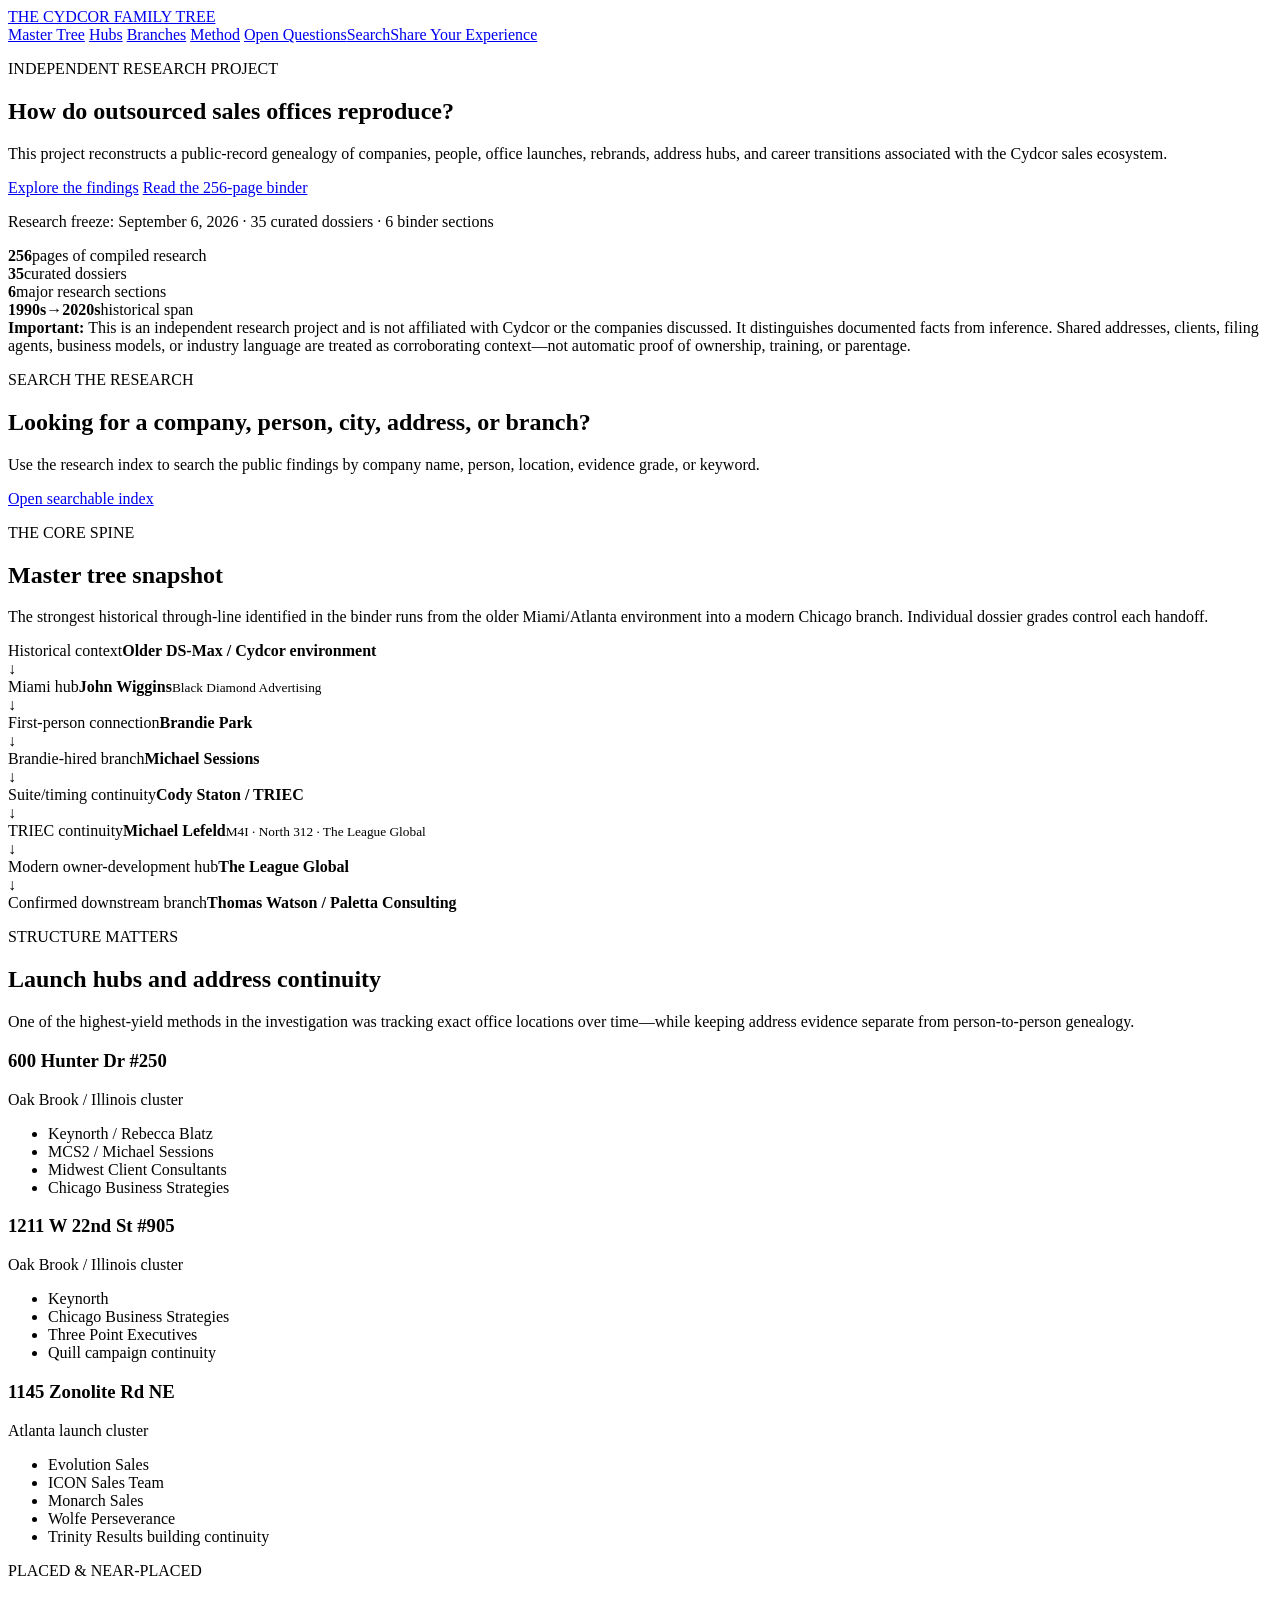
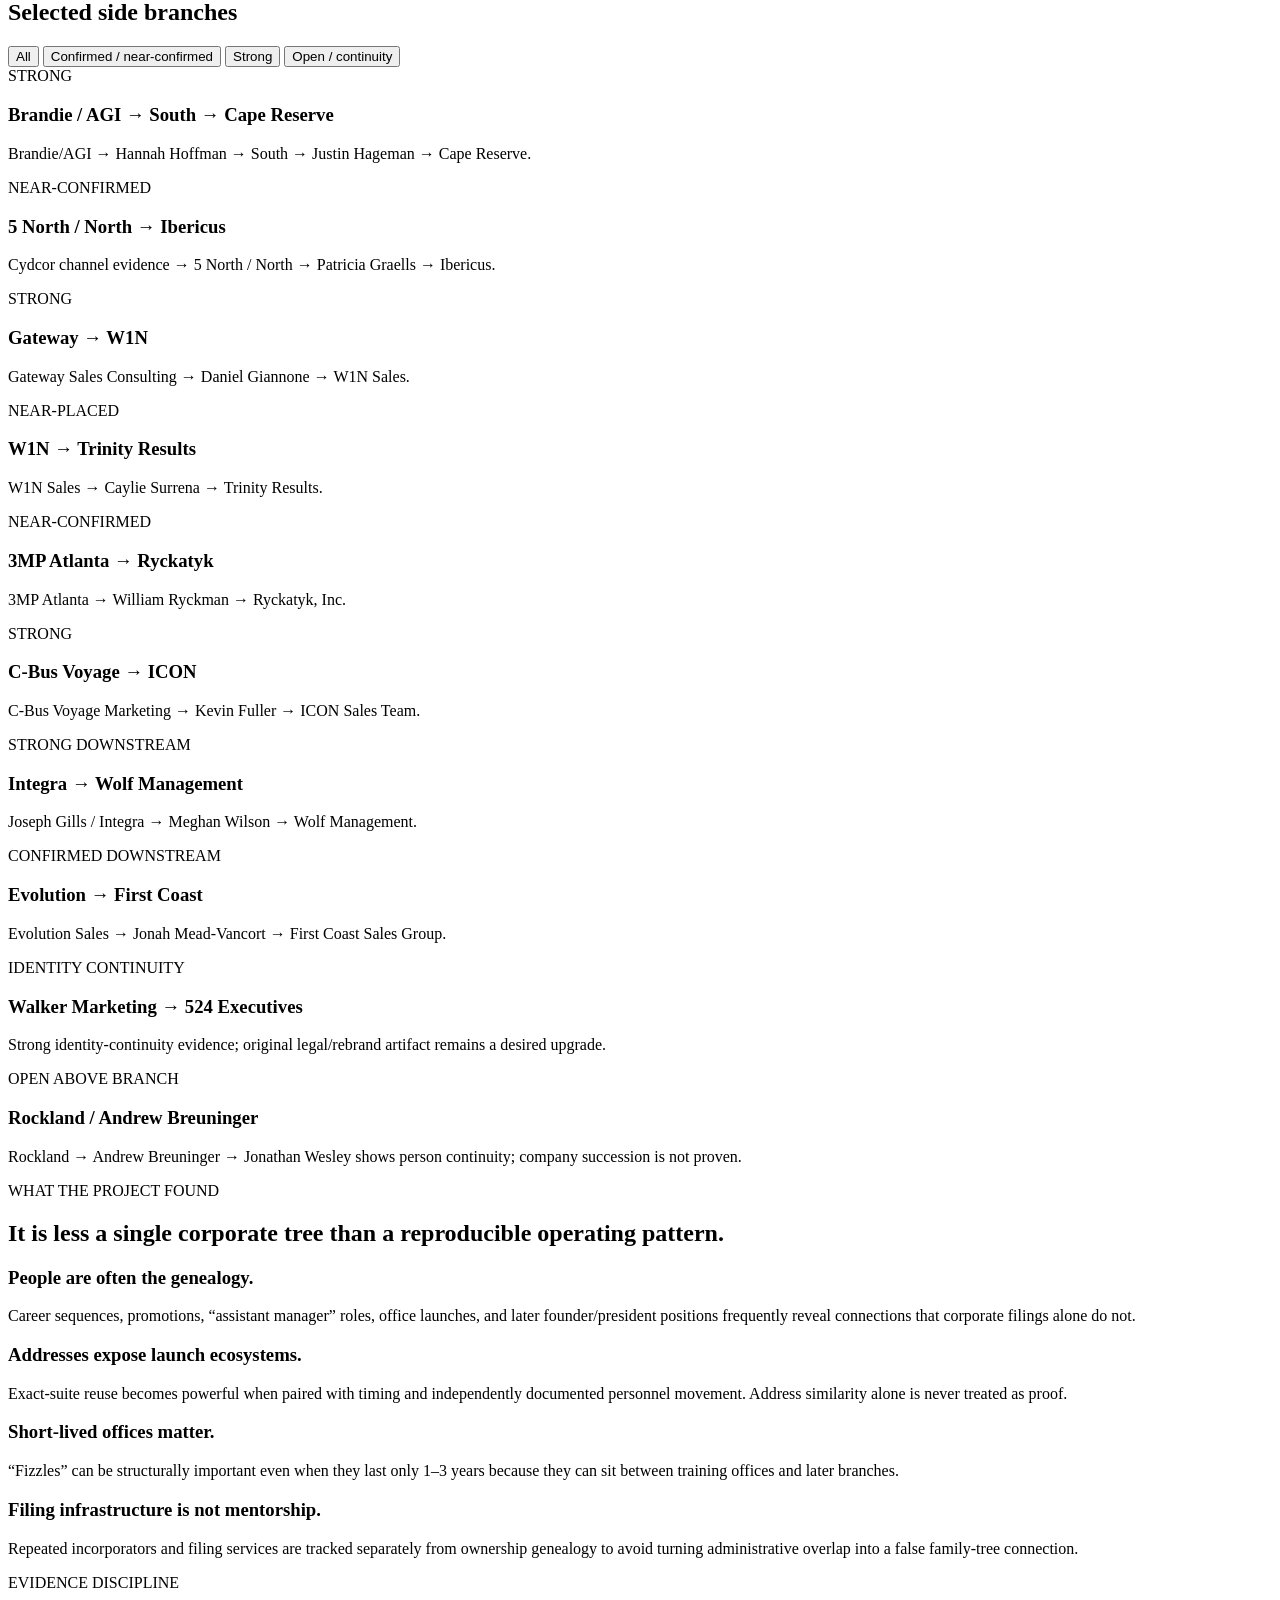
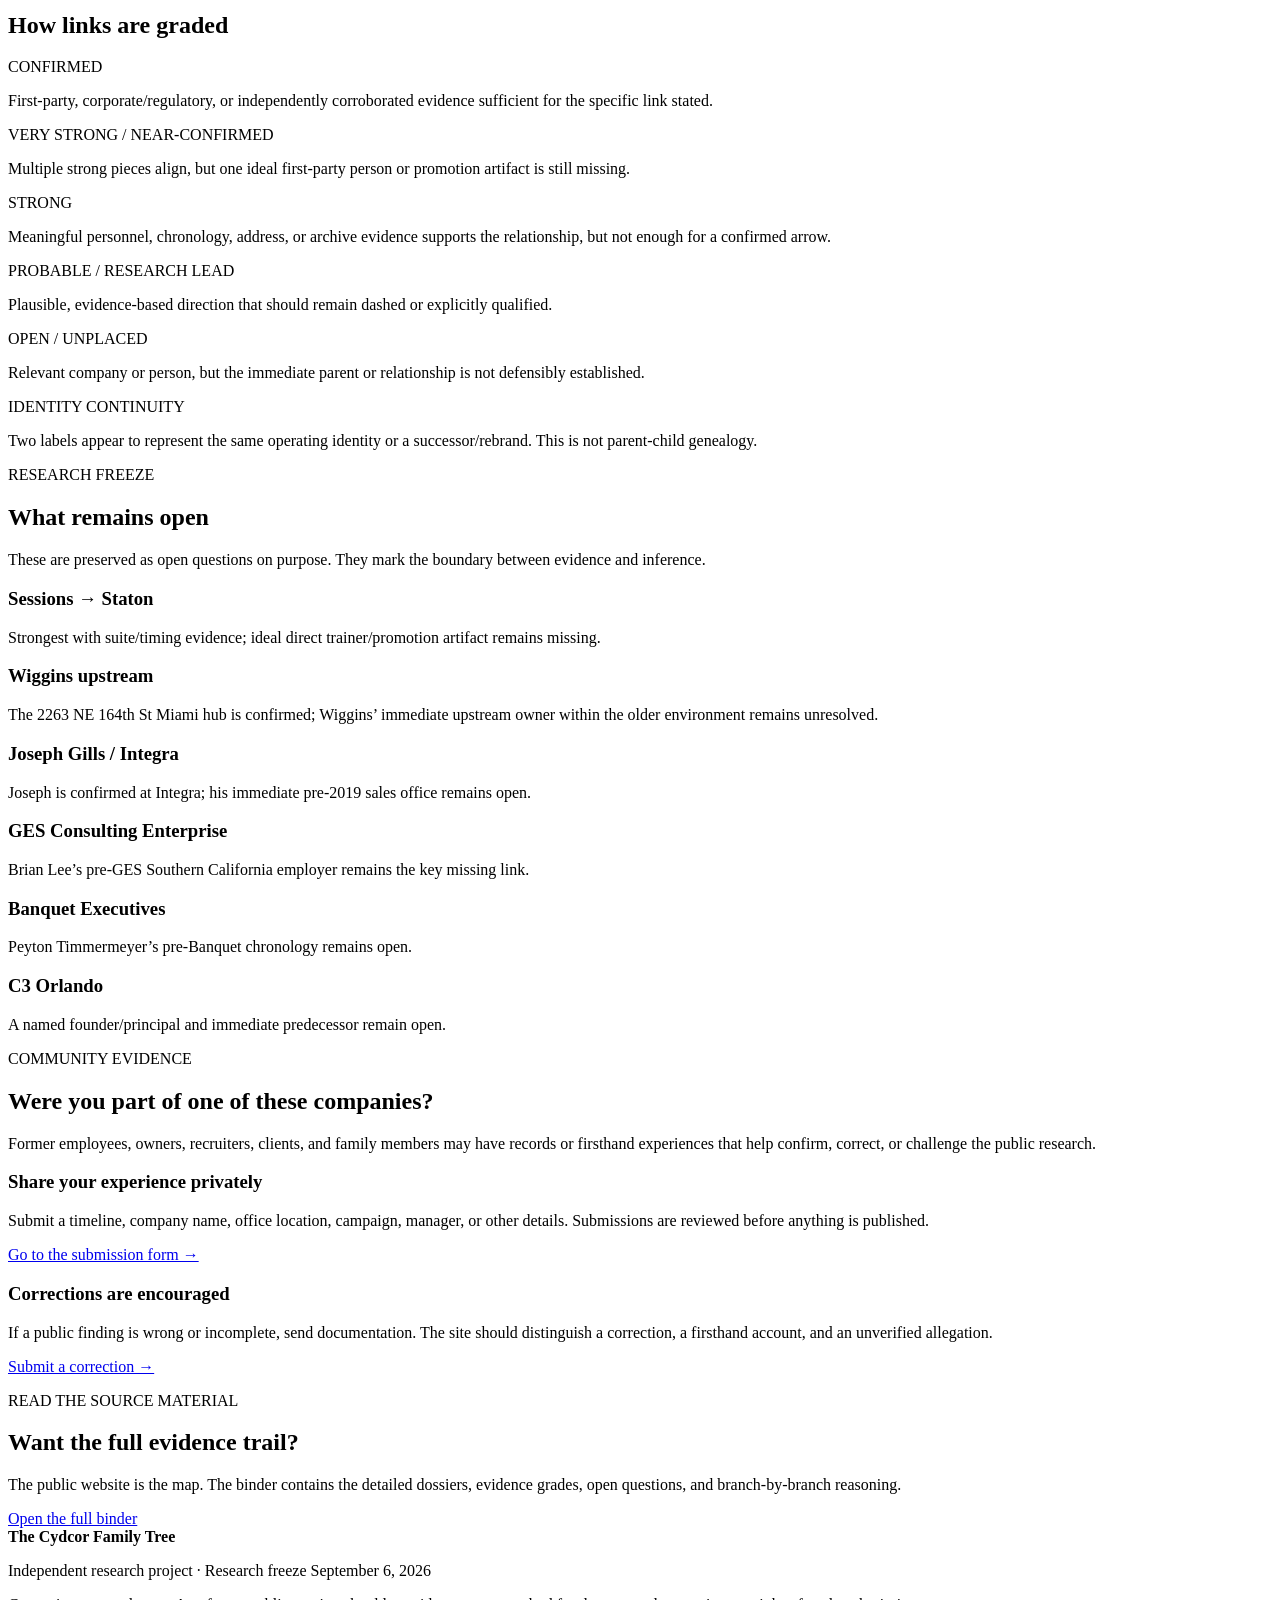
==== index.html @ 8d71b1b1 "Add files via upload" ====
<!doctype html>
<html lang="en">
<head>
  <meta charset="utf-8">
  <meta name="viewport" content="width=device-width, initial-scale=1">
  <title>The Cydcor Family Tree — Independent Research Project</title>
  <meta name="description" content="An independent, evidence-graded investigation into the genealogy of outsourced sales companies, historical branches, launch hubs, and personnel continuity connected to the Cydcor ecosystem.">
  <link rel="stylesheet" href="assets/styles.css">
</head>
<body>
<header class="site-header">
  <div class="wrap nav-wrap">
    <a class="brand" href="#top">THE CYDCOR FAMILY TREE</a>
    <nav>
      <a href="#tree">Master Tree</a>
      <a href="#hubs">Hubs</a>
      <a href="#branches">Branches</a>
      <a href="#method">Method</a>
      <a href="#open">Open Questions</a><a href="research-index.html">Search</a><a href="share.html">Share Your Experience</a>
    </nav>
  </div>
</header>

<main id="top">
<section class="hero">
  <div class="wrap hero-grid">
    <div>
      <p class="eyebrow">INDEPENDENT RESEARCH PROJECT</p>
      <h1>How do outsourced sales offices reproduce?</h1>
      <p class="lede">This project reconstructs a public-record genealogy of companies, people, office launches, rebrands, address hubs, and career transitions associated with the Cydcor sales ecosystem.</p>
      <div class="actions">
        <a class="btn primary" href="#tree">Explore the findings</a>
        <a class="btn secondary" href="downloads/Cydcor_Final_Investigation_Binder_2026-09-06.pdf">Read the 256-page binder</a>
      </div>
      <p class="micro">Research freeze: September 6, 2026 · 35 curated dossiers · 6 binder sections</p>
    </div>
    <div class="hero-panel">
      <div class="stat"><strong>256</strong><span>pages of compiled research</span></div>
      <div class="stat"><strong>35</strong><span>curated dossiers</span></div>
      <div class="stat"><strong>6</strong><span>major research sections</span></div>
      <div class="stat"><strong>1990s→2020s</strong><span>historical span</span></div>
    </div>
  </div>
</section>

<section class="disclaimer">
  <div class="wrap">
    <strong>Important:</strong> This is an independent research project and is not affiliated with Cydcor or the companies discussed. It distinguishes documented facts from inference. Shared addresses, clients, filing agents, business models, or industry language are treated as corroborating context—not automatic proof of ownership, training, or parentage.
  </div>
</section>

<section class="search-callout">
  <div class="wrap search-callout-grid">
    <div>
      <p class="eyebrow">SEARCH THE RESEARCH</p>
      <h2>Looking for a company, person, city, address, or branch?</h2>
      <p>Use the research index to search the public findings by company name, person, location, evidence grade, or keyword.</p>
    </div>
    <a class="btn primary" href="research-index.html">Open searchable index</a>
  </div>
</section>

<section id="tree" class="section">
  <div class="wrap">
    <p class="eyebrow">THE CORE SPINE</p>
    <h2>Master tree snapshot</h2>
    <p class="section-intro">The strongest historical through-line identified in the binder runs from the older Miami/Atlanta environment into a modern Chicago branch. Individual dossier grades control each handoff.</p>
    <div class="tree" aria-label="Core historical backbone">
      <div class="node context"><span>Historical context</span><strong>Older DS-Max / Cydcor environment</strong></div>
      <div class="connector">↓</div>
      <div class="node"><span>Miami hub</span><strong>John Wiggins</strong><small>Black Diamond Advertising</small></div>
      <div class="connector">↓</div>
      <div class="node confirmed"><span>First-person connection</span><strong>Brandie Park</strong></div>
      <div class="connector">↓</div>
      <div class="node confirmed"><span>Brandie-hired branch</span><strong>Michael Sessions</strong></div>
      <div class="connector dashed">↓</div>
      <div class="node strong"><span>Suite/timing continuity</span><strong>Cody Staton / TRIEC</strong></div>
      <div class="connector">↓</div>
      <div class="node confirmed"><span>TRIEC continuity</span><strong>Michael Lefeld</strong><small>M4I · North 312 · The League Global</small></div>
      <div class="connector">↓</div>
      <div class="node confirmed"><span>Modern owner-development hub</span><strong>The League Global</strong></div>
      <div class="connector">↓</div>
      <div class="node confirmed"><span>Confirmed downstream branch</span><strong>Thomas Watson / Paletta Consulting</strong></div>
    </div>
  </div>
</section>

<section id="hubs" class="section alt">
  <div class="wrap">
    <p class="eyebrow">STRUCTURE MATTERS</p>
    <h2>Launch hubs and address continuity</h2>
    <p class="section-intro">One of the highest-yield methods in the investigation was tracking exact office locations over time—while keeping address evidence separate from person-to-person genealogy.</p>
    <div class="cards three">
      <article class="card">
        <h3>600 Hunter Dr #250</h3>
        <p class="place">Oak Brook / Illinois cluster</p>
        <ul>
          <li>Keynorth / Rebecca Blatz</li>
          <li>MCS2 / Michael Sessions</li>
          <li>Midwest Client Consultants</li>
          <li>Chicago Business Strategies</li>
        </ul>
      </article>
      <article class="card">
        <h3>1211 W 22nd St #905</h3>
        <p class="place">Oak Brook / Illinois cluster</p>
        <ul>
          <li>Keynorth</li>
          <li>Chicago Business Strategies</li>
          <li>Three Point Executives</li>
          <li>Quill campaign continuity</li>
        </ul>
      </article>
      <article class="card">
        <h3>1145 Zonolite Rd NE</h3>
        <p class="place">Atlanta launch cluster</p>
        <ul>
          <li>Evolution Sales</li>
          <li>ICON Sales Team</li>
          <li>Monarch Sales</li>
          <li>Wolfe Perseverance</li>
          <li>Trinity Results building continuity</li>
        </ul>
      </article>
    </div>
  </div>
</section>

<section id="branches" class="section">
  <div class="wrap">
    <div class="section-head">
      <div>
        <p class="eyebrow">PLACED & NEAR-PLACED</p>
        <h2>Selected side branches</h2>
      </div>
      <div class="filter" role="group" aria-label="Filter branches">
        <button class="active" data-filter="all">All</button>
        <button data-filter="confirmed">Confirmed / near-confirmed</button>
        <button data-filter="strong">Strong</button>
        <button data-filter="open">Open / continuity</button>
      </div>
    </div>

    <div class="branch-grid">
      <article class="branch-card" data-grade="strong">
        <span class="badge strong">STRONG</span>
        <h3>Brandie / AGI → South → Cape Reserve</h3>
        <p>Brandie/AGI → Hannah Hoffman → South → Justin Hageman → Cape Reserve.</p>
      </article>
      <article class="branch-card" data-grade="confirmed">
        <span class="badge confirmed">NEAR-CONFIRMED</span>
        <h3>5 North / North → Ibericus</h3>
        <p>Cydcor channel evidence → 5 North / North → Patricia Graells → Ibericus.</p>
      </article>
      <article class="branch-card" data-grade="strong">
        <span class="badge strong">STRONG</span>
        <h3>Gateway → W1N</h3>
        <p>Gateway Sales Consulting → Daniel Giannone → W1N Sales.</p>
      </article>
      <article class="branch-card" data-grade="confirmed">
        <span class="badge confirmed">NEAR-PLACED</span>
        <h3>W1N → Trinity Results</h3>
        <p>W1N Sales → Caylie Surrena → Trinity Results.</p>
      </article>
      <article class="branch-card" data-grade="confirmed">
        <span class="badge confirmed">NEAR-CONFIRMED</span>
        <h3>3MP Atlanta → Ryckatyk</h3>
        <p>3MP Atlanta → William Ryckman → Ryckatyk, Inc.</p>
      </article>
      <article class="branch-card" data-grade="strong">
        <span class="badge strong">STRONG</span>
        <h3>C-Bus Voyage → ICON</h3>
        <p>C-Bus Voyage Marketing → Kevin Fuller → ICON Sales Team.</p>
      </article>
      <article class="branch-card" data-grade="strong">
        <span class="badge strong">STRONG DOWNSTREAM</span>
        <h3>Integra → Wolf Management</h3>
        <p>Joseph Gills / Integra → Meghan Wilson → Wolf Management.</p>
      </article>
      <article class="branch-card" data-grade="confirmed">
        <span class="badge confirmed">CONFIRMED DOWNSTREAM</span>
        <h3>Evolution → First Coast</h3>
        <p>Evolution Sales → Jonah Mead-Vancort → First Coast Sales Group.</p>
      </article>
      <article class="branch-card" data-grade="open">
        <span class="badge identity">IDENTITY CONTINUITY</span>
        <h3>Walker Marketing → 524 Executives</h3>
        <p>Strong identity-continuity evidence; original legal/rebrand artifact remains a desired upgrade.</p>
      </article>
      <article class="branch-card" data-grade="open">
        <span class="badge open">OPEN ABOVE BRANCH</span>
        <h3>Rockland / Andrew Breuninger</h3>
        <p>Rockland → Andrew Breuninger → Jonathan Wesley shows person continuity; company succession is not proven.</p>
      </article>
    </div>
  </div>
</section>

<section class="section alt">
  <div class="wrap">
    <p class="eyebrow">WHAT THE PROJECT FOUND</p>
    <h2>It is less a single corporate tree than a reproducible operating pattern.</h2>
    <div class="cards two">
      <article class="card thesis">
        <h3>People are often the genealogy.</h3>
        <p>Career sequences, promotions, “assistant manager” roles, office launches, and later founder/president positions frequently reveal connections that corporate filings alone do not.</p>
      </article>
      <article class="card thesis">
        <h3>Addresses expose launch ecosystems.</h3>
        <p>Exact-suite reuse becomes powerful when paired with timing and independently documented personnel movement. Address similarity alone is never treated as proof.</p>
      </article>
      <article class="card thesis">
        <h3>Short-lived offices matter.</h3>
        <p>“Fizzles” can be structurally important even when they last only 1–3 years because they can sit between training offices and later branches.</p>
      </article>
      <article class="card thesis">
        <h3>Filing infrastructure is not mentorship.</h3>
        <p>Repeated incorporators and filing services are tracked separately from ownership genealogy to avoid turning administrative overlap into a false family-tree connection.</p>
      </article>
    </div>
  </div>
</section>

<section id="method" class="section">
  <div class="wrap">
    <p class="eyebrow">EVIDENCE DISCIPLINE</p>
    <h2>How links are graded</h2>
    <div class="grade-table">
      <div><span class="badge confirmed">CONFIRMED</span><p>First-party, corporate/regulatory, or independently corroborated evidence sufficient for the specific link stated.</p></div>
      <div><span class="badge near">VERY STRONG / NEAR-CONFIRMED</span><p>Multiple strong pieces align, but one ideal first-party person or promotion artifact is still missing.</p></div>
      <div><span class="badge strong">STRONG</span><p>Meaningful personnel, chronology, address, or archive evidence supports the relationship, but not enough for a confirmed arrow.</p></div>
      <div><span class="badge probable">PROBABLE / RESEARCH LEAD</span><p>Plausible, evidence-based direction that should remain dashed or explicitly qualified.</p></div>
      <div><span class="badge open">OPEN / UNPLACED</span><p>Relevant company or person, but the immediate parent or relationship is not defensibly established.</p></div>
      <div><span class="badge identity">IDENTITY CONTINUITY</span><p>Two labels appear to represent the same operating identity or a successor/rebrand. This is not parent-child genealogy.</p></div>
    </div>
  </div>
</section>

<section id="open" class="section dark">
  <div class="wrap">
    <p class="eyebrow">RESEARCH FREEZE</p>
    <h2>What remains open</h2>
    <p class="section-intro">These are preserved as open questions on purpose. They mark the boundary between evidence and inference.</p>
    <div class="cards two dark-cards">
      <article class="card"><h3>Sessions → Staton</h3><p>Strongest with suite/timing evidence; ideal direct trainer/promotion artifact remains missing.</p></article>
      <article class="card"><h3>Wiggins upstream</h3><p>The 2263 NE 164th St Miami hub is confirmed; Wiggins’ immediate upstream owner within the older environment remains unresolved.</p></article>
      <article class="card"><h3>Joseph Gills / Integra</h3><p>Joseph is confirmed at Integra; his immediate pre-2019 sales office remains open.</p></article>
      <article class="card"><h3>GES Consulting Enterprise</h3><p>Brian Lee’s pre-GES Southern California employer remains the key missing link.</p></article>
      <article class="card"><h3>Banquet Executives</h3><p>Peyton Timmermeyer’s pre-Banquet chronology remains open.</p></article>
      <article class="card"><h3>C3 Orlando</h3><p>A named founder/principal and immediate predecessor remain open.</p></article>
    </div>
  </div>
</section>


<section class="section community">
  <div class="wrap">
    <p class="eyebrow">COMMUNITY EVIDENCE</p>
    <h2>Were you part of one of these companies?</h2>
    <p class="section-intro">Former employees, owners, recruiters, clients, and family members may have records or firsthand experiences that help confirm, correct, or challenge the public research.</p>
    <div class="cards two">
      <article class="card">
        <h3>Share your experience privately</h3>
        <p>Submit a timeline, company name, office location, campaign, manager, or other details. Submissions are reviewed before anything is published.</p>
        <a class="text-link" href="share.html">Go to the submission form →</a>
      </article>
      <article class="card">
        <h3>Corrections are encouraged</h3>
        <p>If a public finding is wrong or incomplete, send documentation. The site should distinguish a correction, a firsthand account, and an unverified allegation.</p>
        <a class="text-link" href="share.html#correction">Submit a correction →</a>
      </article>
    </div>
  </div>
</section>

<section class="section final-cta">
  <div class="wrap cta">
    <div>
      <p class="eyebrow">READ THE SOURCE MATERIAL</p>
      <h2>Want the full evidence trail?</h2>
      <p>The public website is the map. The binder contains the detailed dossiers, evidence grades, open questions, and branch-by-branch reasoning.</p>
    </div>
    <a class="btn primary" href="downloads/Cydcor_Final_Investigation_Binder_2026-09-06.pdf">Open the full binder</a>
  </div>
</section>
</main>

<footer>
  <div class="wrap footer-grid">
    <div>
      <strong>The Cydcor Family Tree</strong>
      <p>Independent research project · Research freeze September 6, 2026</p>
    </div>
    <div class="footer-note">
      <p>Corrections are welcome. Any future public version should provide a contact method for documented corrections or right-of-reply submissions.</p>
    </div>
  </div>
</footer>

<script src="assets/app.js"></script>
</body>
</html>
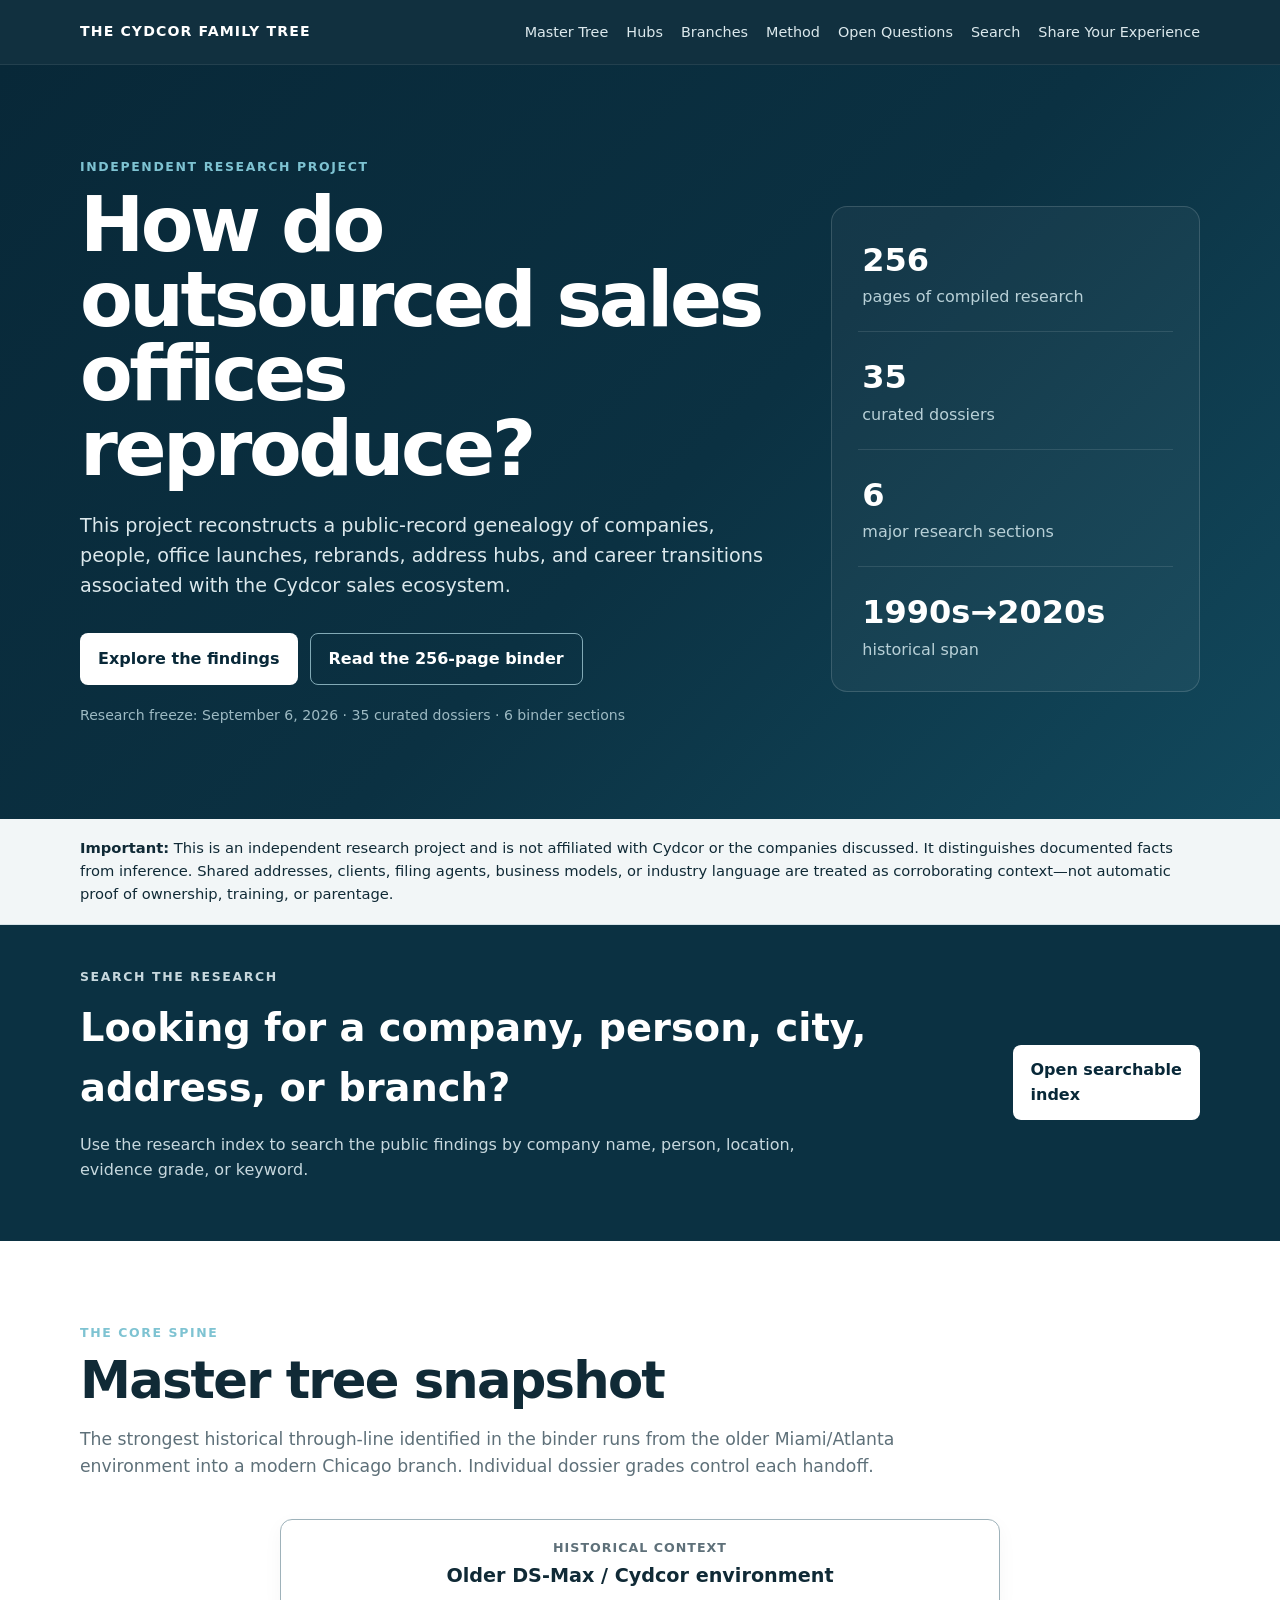
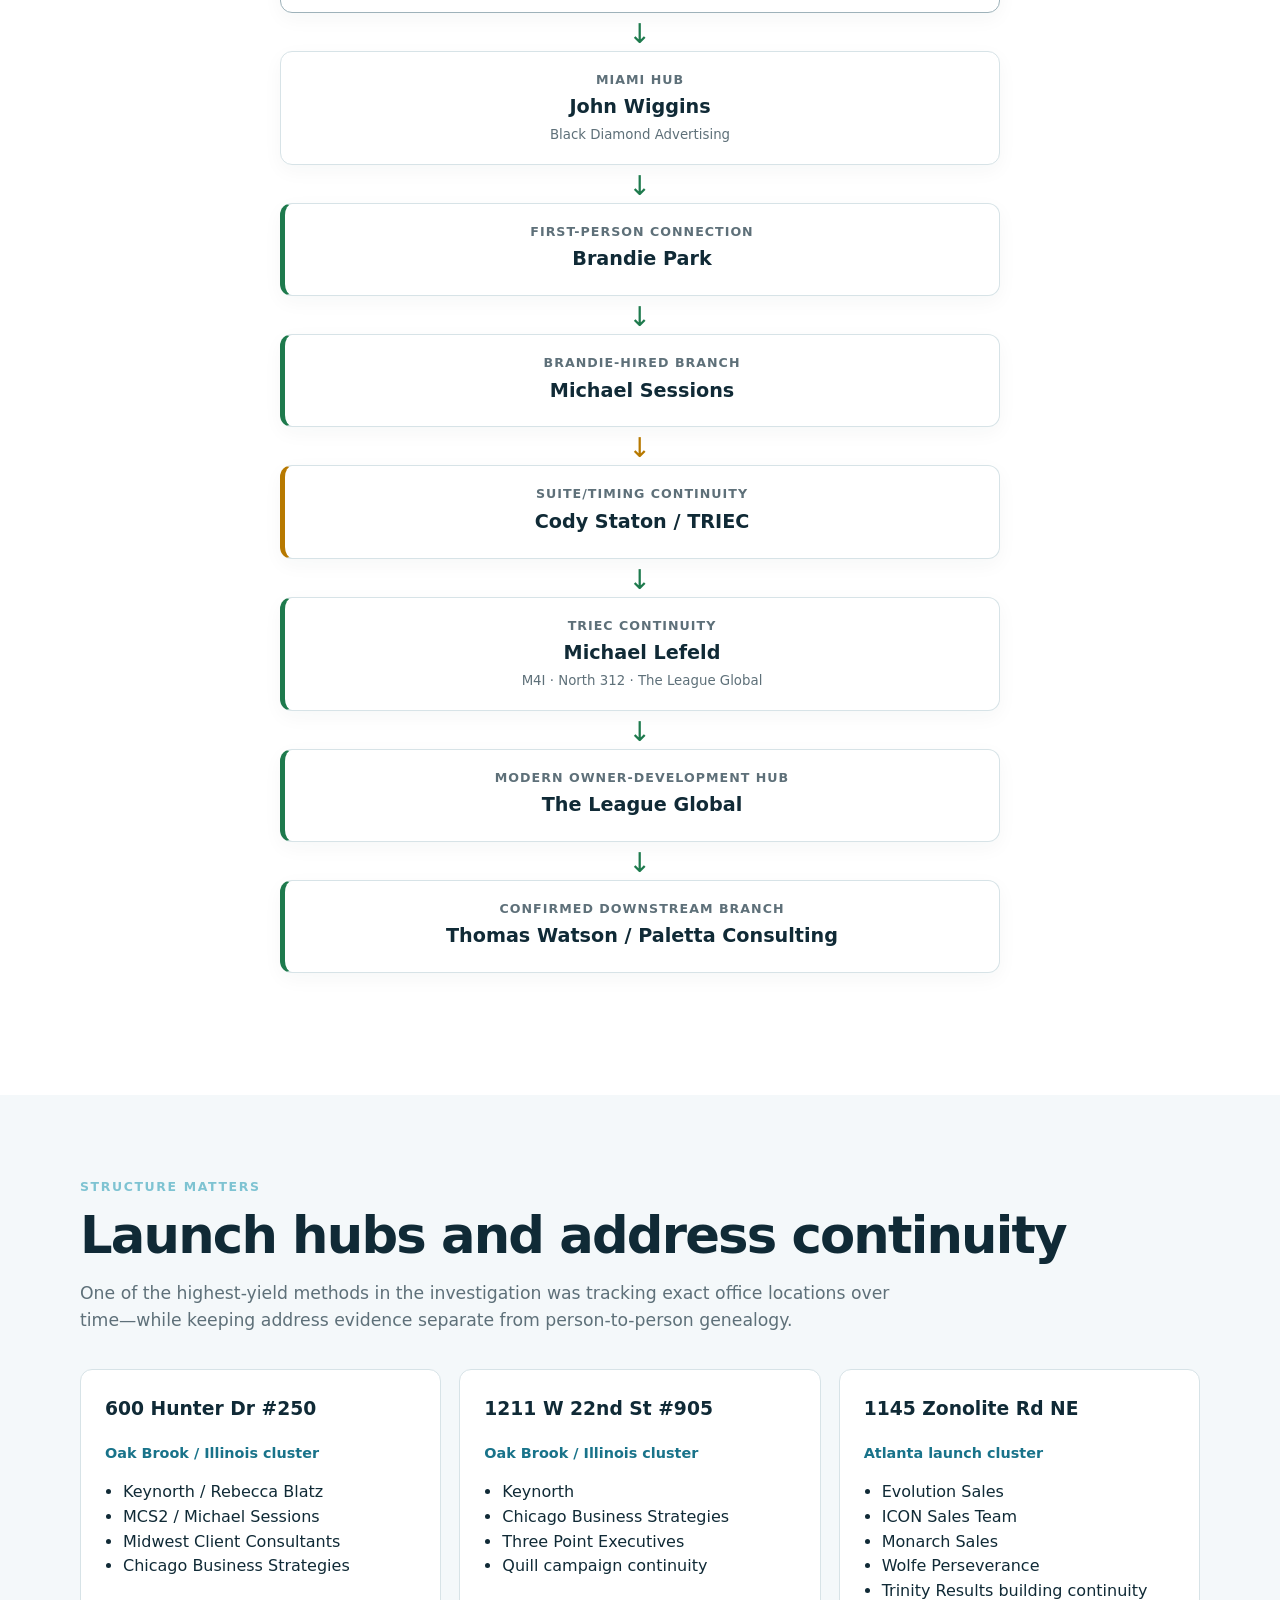
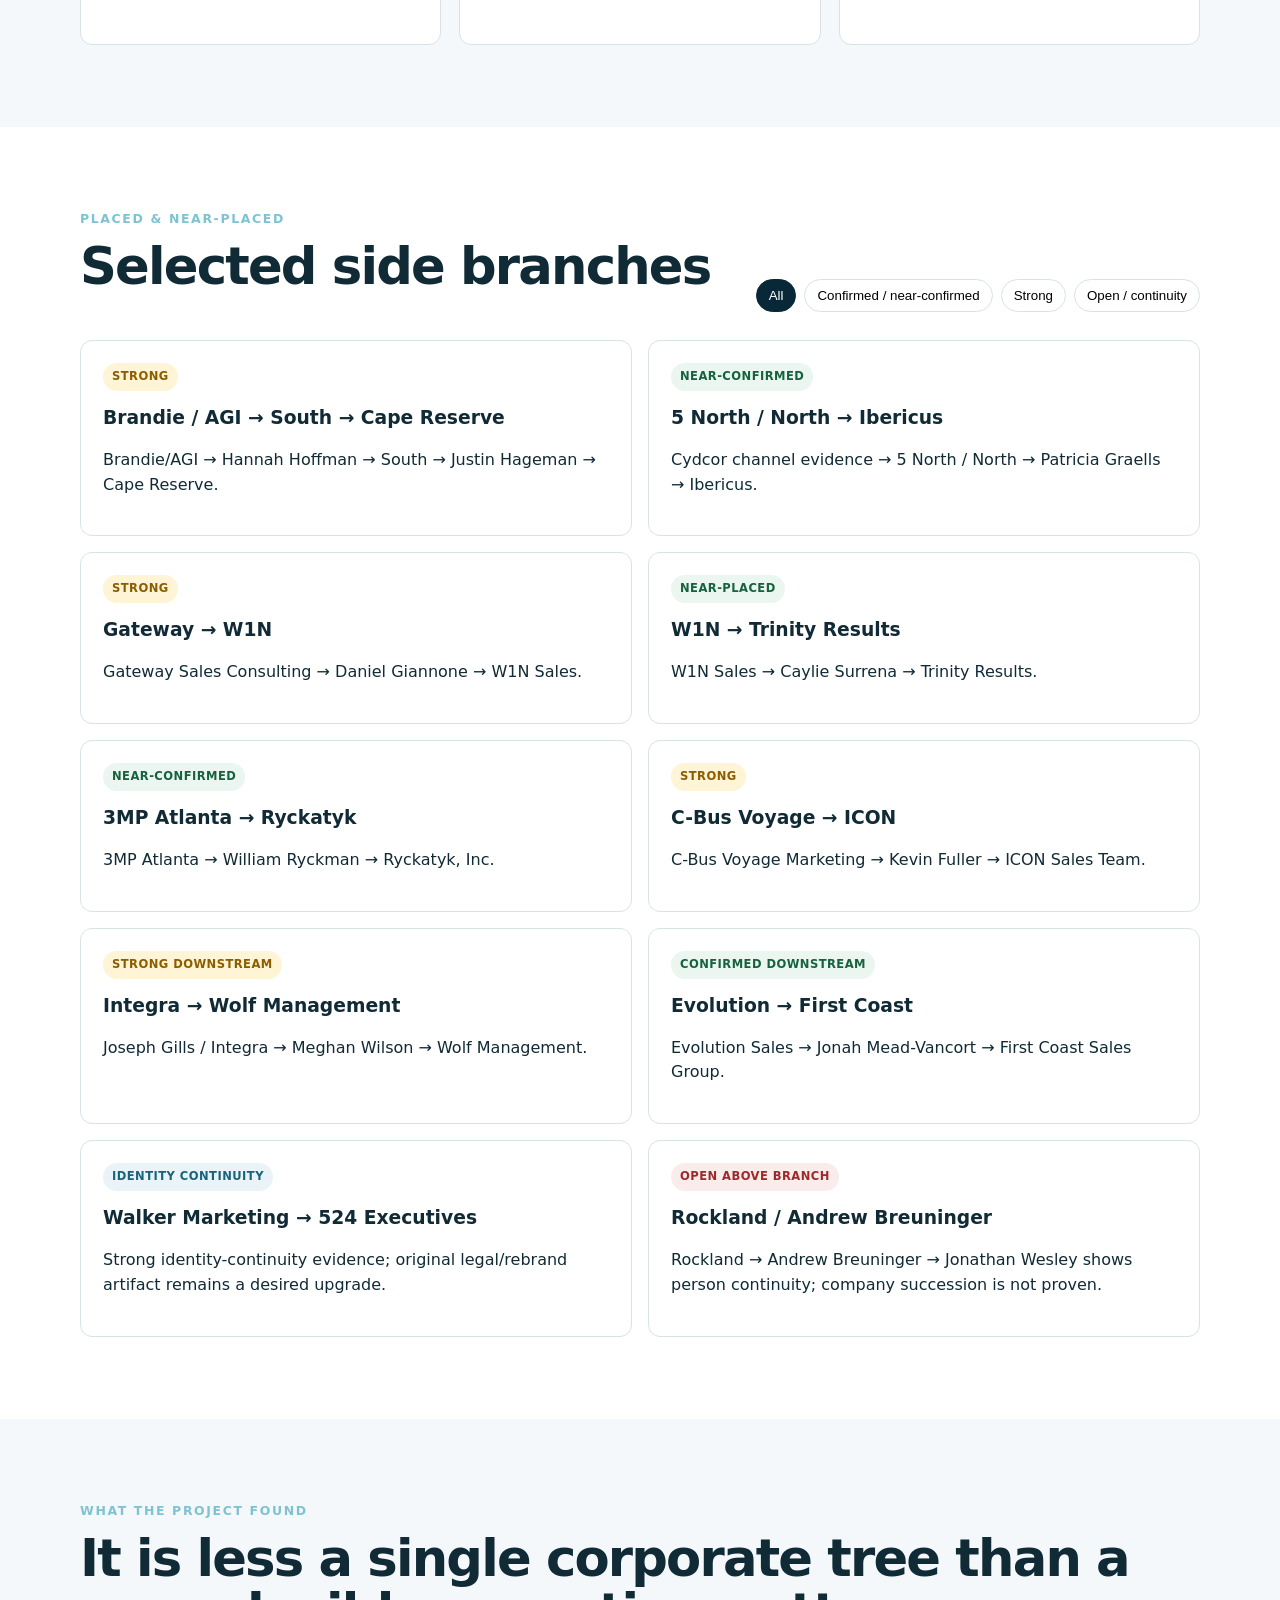
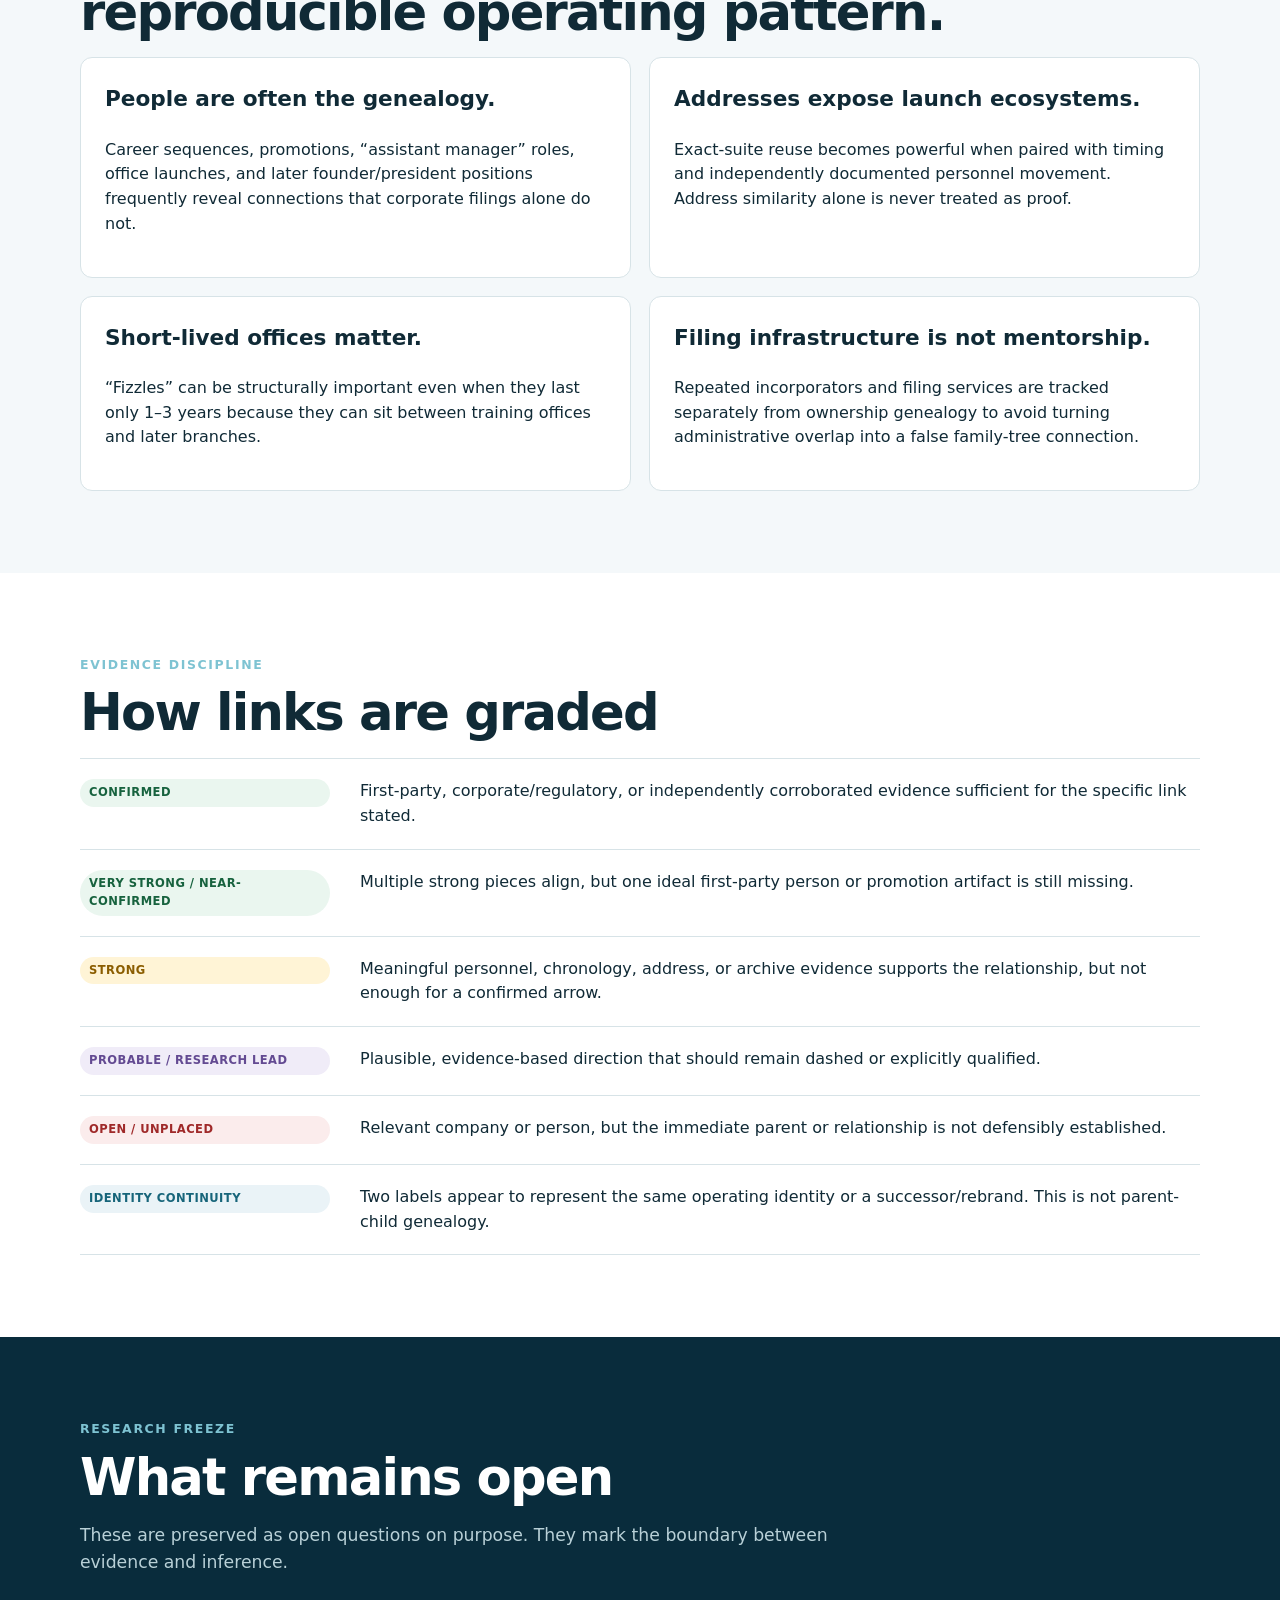
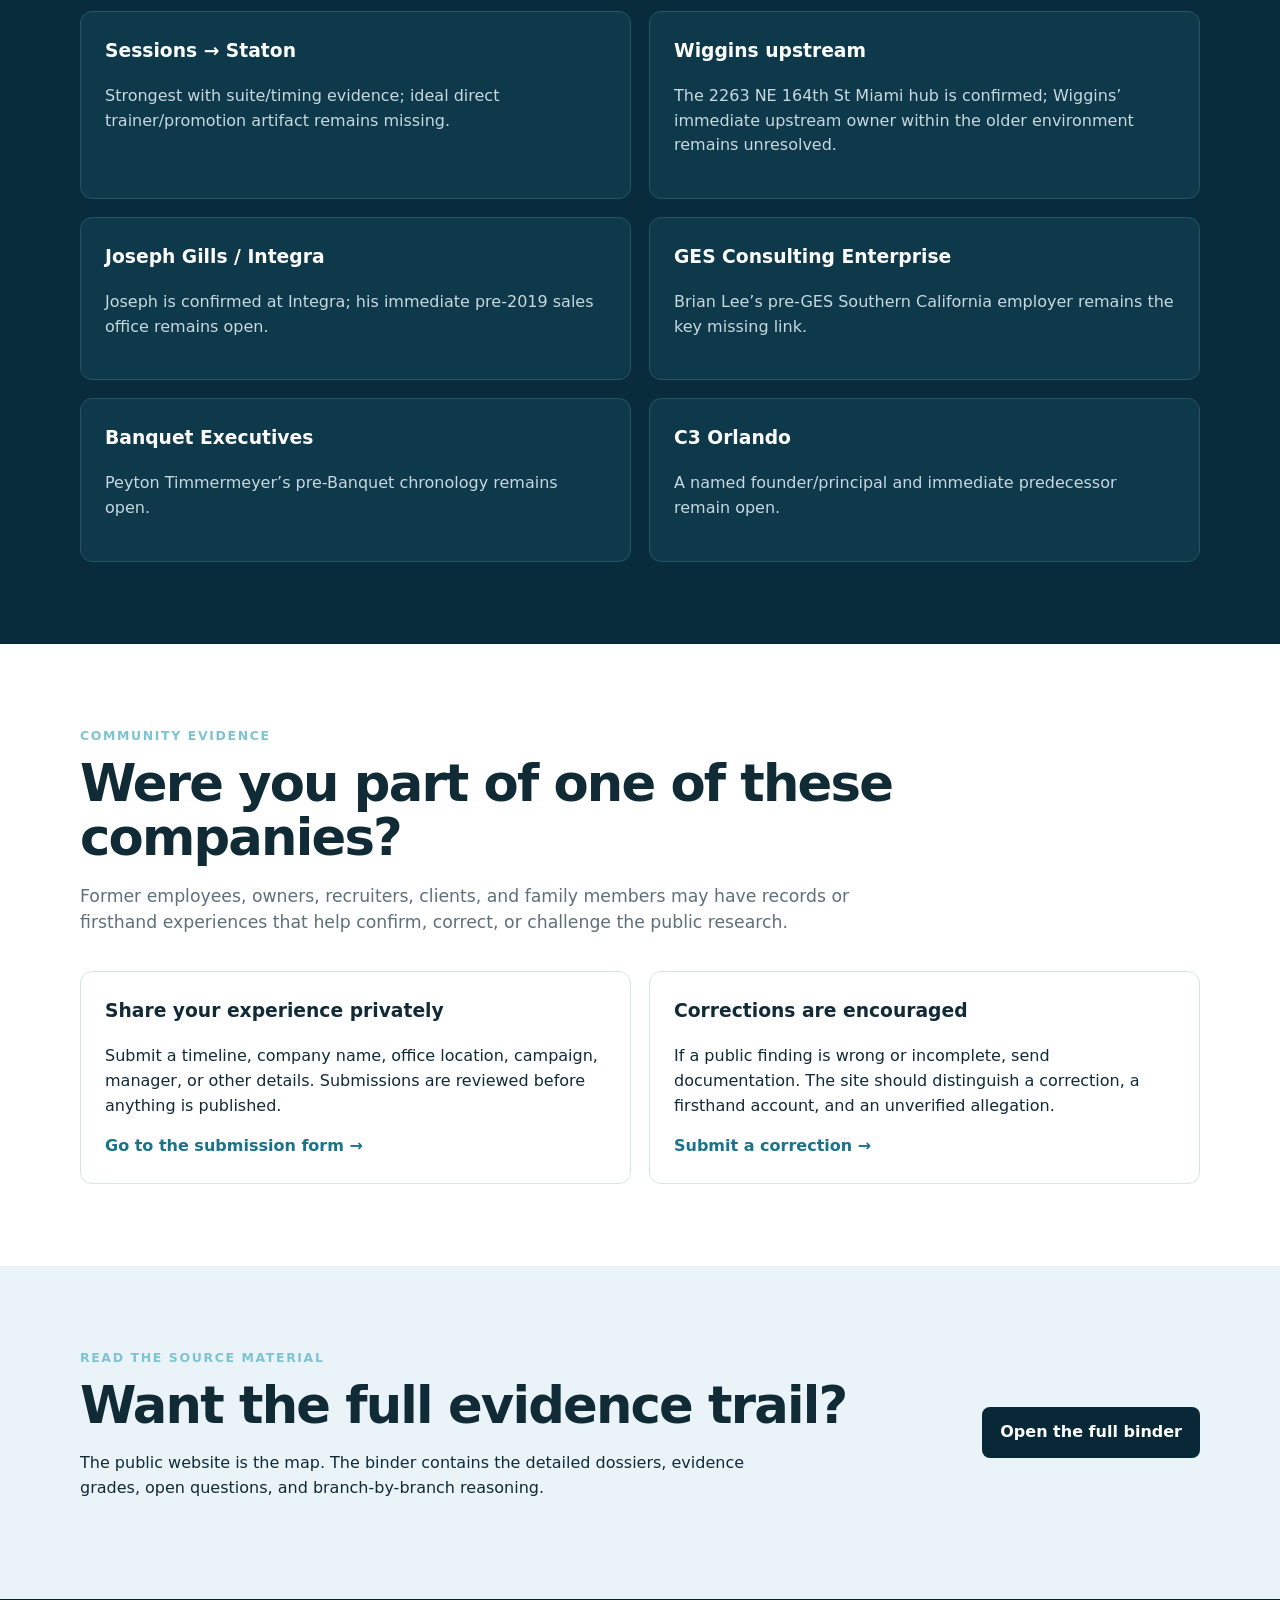
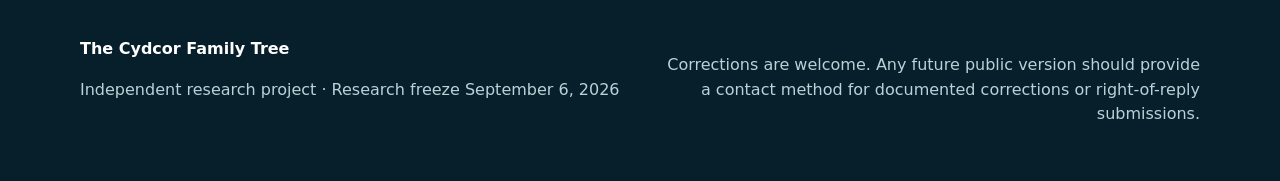
==== commit 52126116: "replace" ====
--- a/index.html
+++ b/index.html
@@ -5,7 +5,7 @@
   <meta name="viewport" content="width=device-width, initial-scale=1">
   <title>The Cydcor Family Tree — Independent Research Project</title>
   <meta name="description" content="An independent, evidence-graded investigation into the genealogy of outsourced sales companies, historical branches, launch hubs, and personnel continuity connected to the Cydcor ecosystem.">
-  <link rel="stylesheet" href="assets/styles.css">
+  <link rel="stylesheet" href="styles.css">
 </head>
 <body>
 <header class="site-header">
@@ -30,7 +30,7 @@
       <p class="lede">This project reconstructs a public-record genealogy of companies, people, office launches, rebrands, address hubs, and career transitions associated with the Cydcor sales ecosystem.</p>
       <div class="actions">
         <a class="btn primary" href="#tree">Explore the findings</a>
-        <a class="btn secondary" href="downloads/Cydcor_Final_Investigation_Binder_2026-09-06.pdf">Read the 256-page binder</a>
+        <a class="btn secondary" href="Cydcor_Final_Investigation_Binder_2026-09-06.pdf">Read the 256-page binder</a>
       </div>
       <p class="micro">Research freeze: September 6, 2026 · 35 curated dossiers · 6 binder sections</p>
     </div>
@@ -280,7 +280,7 @@
       <h2>Want the full evidence trail?</h2>
       <p>The public website is the map. The binder contains the detailed dossiers, evidence grades, open questions, and branch-by-branch reasoning.</p>
     </div>
-    <a class="btn primary" href="downloads/Cydcor_Final_Investigation_Binder_2026-09-06.pdf">Open the full binder</a>
+    <a class="btn primary" href="Cydcor_Final_Investigation_Binder_2026-09-06.pdf">Open the full binder</a>
   </div>
 </section>
 </main>
@@ -297,6 +297,6 @@
   </div>
 </footer>
 
-<script src="assets/app.js"></script>
+<script src="app.js"></script>
 </body>
 </html>
--- a/styles.css
+++ b/styles.css
@@ -0,0 +1,81 @@
+
+:root{
+  --navy:#082838; --navy2:#0b3142; --ink:#102a36; --muted:#5e7079;
+  --teal:#19738a; --light:#f4f8fa; --line:#d7e3e7; --green:#1e7a4d;
+  --amber:#b77900; --red:#b83232; --purple:#7157a5; --white:#fff;
+}
+*{box-sizing:border-box} html{scroll-behavior:smooth}
+body{margin:0;font-family:Inter,ui-sans-serif,system-ui,-apple-system,BlinkMacSystemFont,"Segoe UI",sans-serif;color:var(--ink);background:white;line-height:1.55}
+.wrap{width:min(1120px,calc(100% - 40px));margin:auto}
+.site-header{position:sticky;top:0;z-index:10;background:rgba(8,40,56,.96);backdrop-filter:blur(10px);border-bottom:1px solid rgba(255,255,255,.08)}
+.nav-wrap{display:flex;justify-content:space-between;align-items:center;min-height:64px;gap:24px}
+.brand{color:white;text-decoration:none;font-size:.88rem;font-weight:800;letter-spacing:.08em}
+nav{display:flex;gap:18px;flex-wrap:wrap} nav a{color:#dce9ed;text-decoration:none;font-size:.9rem}
+.hero{background:linear-gradient(135deg,#082838 0%,#0b3142 54%,#12495d 100%);color:white;padding:92px 0 78px}
+.hero-grid{display:grid;grid-template-columns:1.5fr .8fr;gap:60px;align-items:center}
+.eyebrow{font-weight:800;letter-spacing:.13em;font-size:.78rem;color:#7ec3d2;margin:0 0 12px}
+h1{font-size:clamp(2.7rem,6vw,5.7rem);line-height:.97;letter-spacing:-.045em;margin:0 0 25px;max-width:900px}
+.lede{font-size:1.2rem;color:#dbe8ec;max-width:760px}.actions{display:flex;gap:12px;flex-wrap:wrap;margin:32px 0 20px}
+.btn{display:inline-flex;align-items:center;justify-content:center;padding:13px 18px;border-radius:8px;text-decoration:none;font-weight:800}
+.primary{background:#fff;color:var(--navy)} .secondary{border:1px solid #82aab6;color:white}
+.micro{color:#9dbac3;font-size:.88rem}
+.hero-panel{border:1px solid rgba(255,255,255,.15);border-radius:16px;padding:8px 26px;background:rgba(255,255,255,.045)}
+.stat{padding:21px 4px;border-bottom:1px solid rgba(255,255,255,.11)} .stat:last-child{border:none}
+.stat strong{display:block;font-size:2rem}.stat span{color:#b8d0d7}
+.disclaimer{background:#f2f6f7;border-bottom:1px solid var(--line);padding:18px 0;font-size:.92rem}
+.section{padding:82px 0}.section.alt{background:var(--light)} .section.dark{background:#092c3c;color:white}
+.section h2{font-size:clamp(2.1rem,4vw,3.65rem);line-height:1.05;letter-spacing:-.035em;margin:0 0 18px}
+.section-intro{max-width:820px;font-size:1.08rem;color:var(--muted);margin-bottom:35px}.dark .section-intro{color:#b8d0d7}
+.tree{max-width:720px;margin:40px auto;text-align:center}.node{border:1px solid var(--line);padding:18px 22px;border-radius:12px;background:white;box-shadow:0 6px 20px rgba(8,40,56,.04)}
+.node span{display:block;color:var(--muted);font-size:.79rem;text-transform:uppercase;letter-spacing:.08em;font-weight:800}
+.node strong{display:block;font-size:1.2rem;margin:3px 0}.node small{display:block;color:var(--muted)}
+.node.context{border-color:#9eb2ba}.node.confirmed{border-left:5px solid var(--green)}.node.strong{border-left:5px solid var(--amber)}
+.connector{font-size:1.7rem;color:var(--green);height:38px}.connector.dashed{color:var(--amber)}
+.cards{display:grid;gap:18px}.cards.three{grid-template-columns:repeat(3,1fr)}.cards.two{grid-template-columns:repeat(2,1fr)}
+.card{border:1px solid var(--line);border-radius:12px;padding:24px;background:white}.card h3{margin-top:0}.card ul{padding-left:18px}.place{color:var(--teal);font-weight:700;font-size:.9rem}
+.thesis h3{font-size:1.35rem}.section-head{display:flex;align-items:end;justify-content:space-between;gap:30px;margin-bottom:28px}
+.filter{display:flex;gap:8px;flex-wrap:wrap}.filter button{border:1px solid var(--line);background:white;border-radius:20px;padding:8px 12px;cursor:pointer}
+.filter button.active{background:var(--navy);color:white;border-color:var(--navy)}
+.branch-grid{display:grid;grid-template-columns:repeat(2,1fr);gap:16px}.branch-card{border:1px solid var(--line);border-radius:12px;padding:22px;background:white}
+.branch-card h3{margin:12px 0 8px}.badge{display:inline-block;border-radius:999px;padding:5px 9px;font-weight:900;font-size:.72rem;letter-spacing:.04em}
+.badge.confirmed{background:#eaf6ef;color:#17623e}.badge.near{background:#eaf6ef;color:#17623e}.badge.strong{background:#fff4d6;color:#8b5d00}
+.badge.probable{background:#f0ecf8;color:#634a92}.badge.open{background:#fbecec;color:#9f2929}.badge.identity{background:#eaf3f7;color:#17657a}
+.grade-table{border-top:1px solid var(--line)}.grade-table>div{display:grid;grid-template-columns:250px 1fr;gap:30px;padding:20px 0;border-bottom:1px solid var(--line);align-items:start}.grade-table p{margin:0}
+.dark-cards .card{background:#0d394b;border-color:#255466;color:white}.dark-cards .card p{color:#c7d8de}
+.final-cta{background:#eaf3f7}.cta{display:flex;justify-content:space-between;align-items:center;gap:40px}.cta p{max-width:720px}
+.final-cta .primary{background:var(--navy);color:white;white-space:nowrap}
+footer{background:#061f2b;color:#bcd0d7;padding:38px 0}.footer-grid{display:grid;grid-template-columns:1fr 1fr;gap:30px}.footer-note{text-align:right}
+footer strong{color:white}
+@media(max-width:800px){
+  nav{display:none}.hero-grid,.cards.three,.cards.two,.branch-grid,.footer-grid{grid-template-columns:1fr}
+  .hero{padding-top:64px}.section-head,.cta{align-items:flex-start;flex-direction:column}.footer-note{text-align:left}
+  .grade-table>div{grid-template-columns:1fr}.hero-panel{margin-top:10px}
+}
+
+.search-callout{background:#0b3142;color:#fff;padding:42px 0}
+.search-callout-grid{display:flex;justify-content:space-between;align-items:center;gap:30px}
+.search-callout h2{margin:.2rem 0 .5rem;font-size:clamp(1.6rem,3vw,2.4rem)}
+.search-callout p{max-width:740px;color:#c7d8de}
+.community{background:#fff}.text-link{color:var(--teal);font-weight:800;text-decoration:none}
+.page-hero{background:linear-gradient(135deg,#082838,#12495d);color:#fff;padding:70px 0}
+.page-hero h1{font-size:clamp(2.4rem,5vw,4.8rem);margin-bottom:18px}.page-hero .lede{max-width:800px}
+.search-box{display:grid;grid-template-columns:1fr 240px;gap:12px;margin-bottom:14px}
+.search-box input,.search-box select,.submission-form input,.submission-form select,.submission-form textarea{
+ width:100%;padding:13px 14px;border:1px solid #cbd9de;border-radius:8px;font:inherit;background:#fff;color:var(--ink)
+}
+.search-results{display:grid;grid-template-columns:repeat(2,1fr);gap:14px;margin-top:18px}
+.result-card{border:1px solid var(--line);border-radius:12px;padding:20px;background:#fff}
+.result-top{display:flex;justify-content:space-between;gap:12px;align-items:center}.result-grade{font-size:.8rem;color:var(--muted);font-weight:700}
+.result-card h3{margin:12px 0 8px}.keywords{color:var(--muted);font-size:.88rem}.empty-state{padding:35px;border:1px dashed var(--line);border-radius:12px}
+.darktext{color:var(--muted)}
+.form-layout{display:grid;grid-template-columns:.75fr 1.4fr;gap:50px;align-items:start}
+.form-intro{position:sticky;top:90px}.submission-form{display:grid;gap:18px}.submission-form label{font-weight:700}
+.submission-form label small{display:block;color:var(--muted);font-weight:400;margin-top:7px}
+.field-row{display:grid;grid-template-columns:1fr 1fr;gap:14px}
+fieldset{border:1px solid var(--line);border-radius:10px;padding:16px} legend{font-weight:800}
+.check{display:flex;gap:9px;align-items:flex-start;font-weight:500!important;margin:8px 0}.check input{width:auto;margin-top:5px}
+.hidden{display:none}.submit-btn{border:0;background:var(--navy);color:#fff;cursor:pointer;justify-self:start}
+@media(max-width:800px){
+ .search-callout-grid,.form-layout{display:block}.search-callout .btn{margin-top:15px}
+ .search-box,.search-results,.field-row{grid-template-columns:1fr}.form-intro{position:static;margin-bottom:32px}
+}
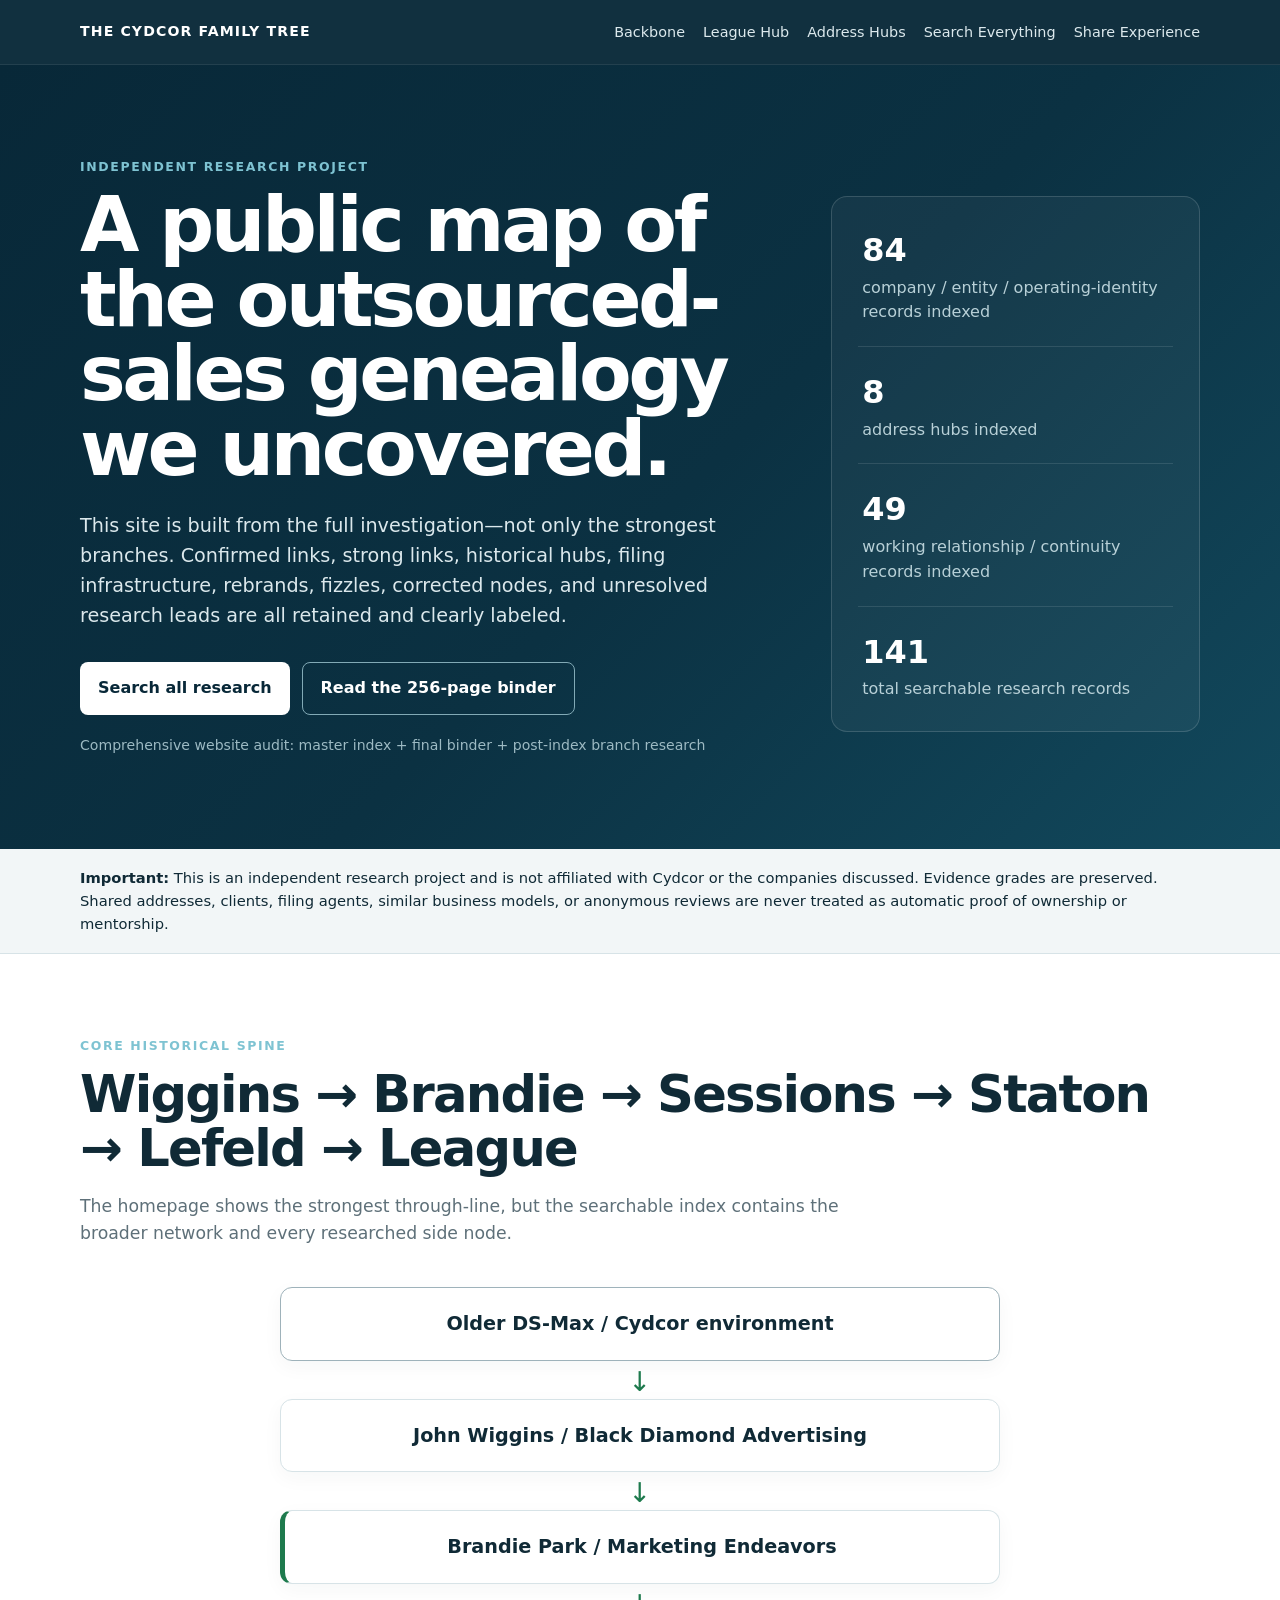
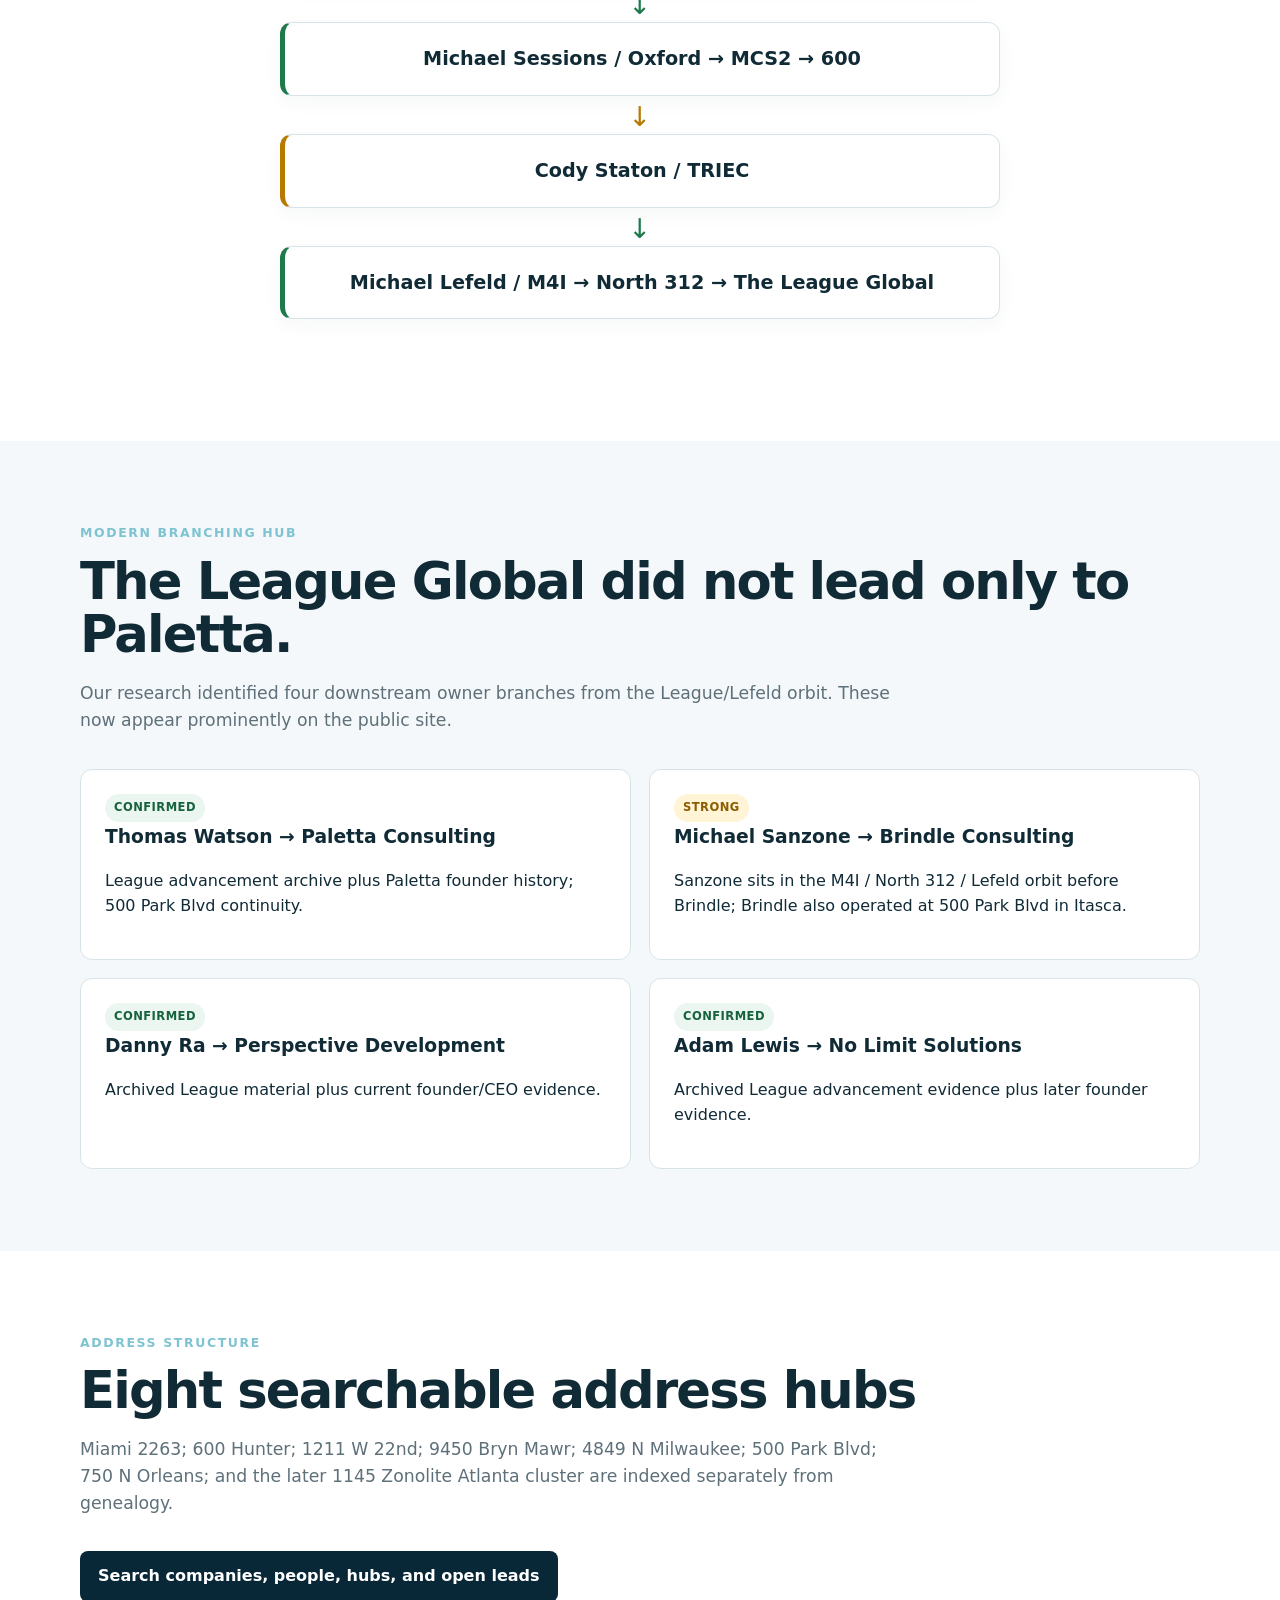
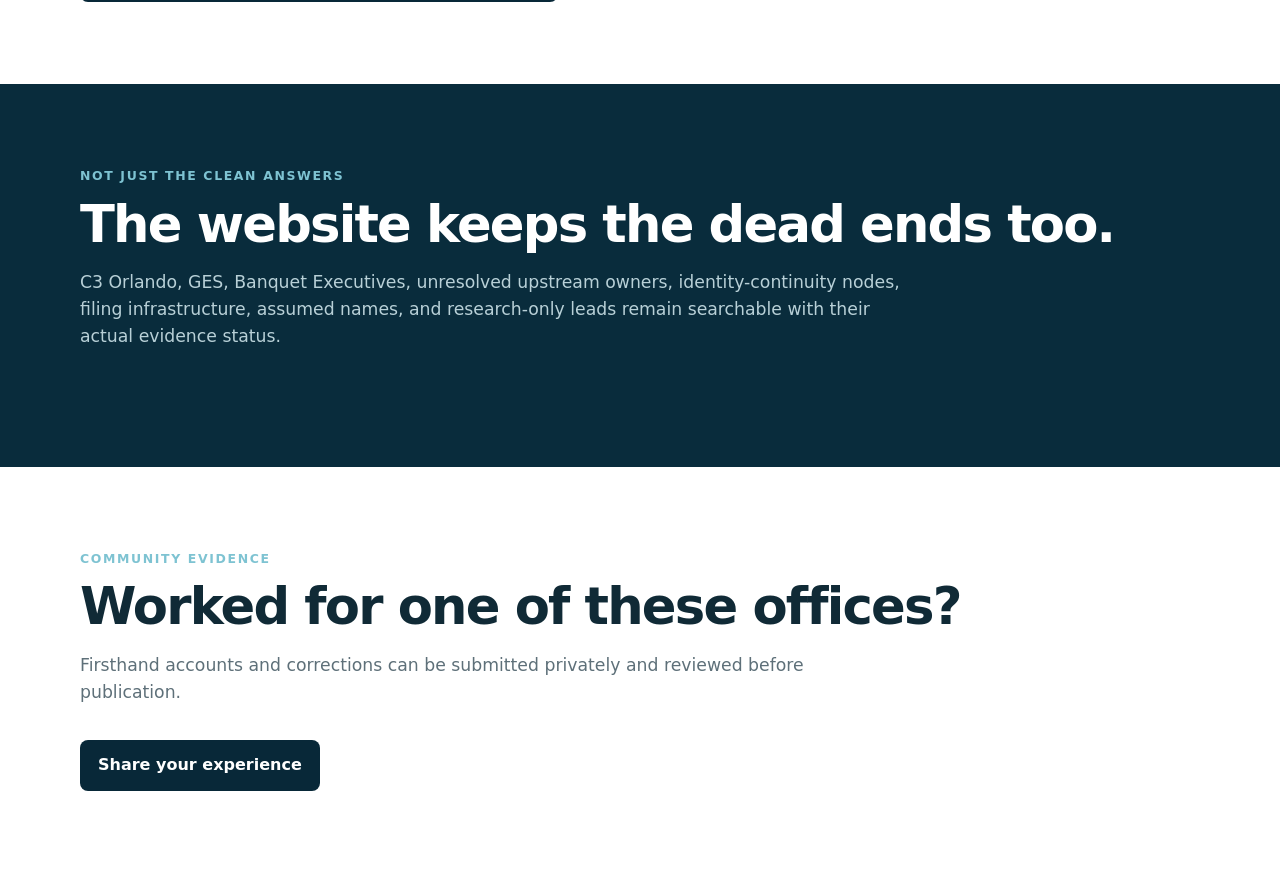
==== commit b51ad32f: "replace and add" ====
--- a/index.html
+++ b/index.html
@@ -1,302 +1 @@
-<!doctype html>
-<html lang="en">
-<head>
-  <meta charset="utf-8">
-  <meta name="viewport" content="width=device-width, initial-scale=1">
-  <title>The Cydcor Family Tree — Independent Research Project</title>
-  <meta name="description" content="An independent, evidence-graded investigation into the genealogy of outsourced sales companies, historical branches, launch hubs, and personnel continuity connected to the Cydcor ecosystem.">
-  <link rel="stylesheet" href="styles.css">
-</head>
-<body>
-<header class="site-header">
-  <div class="wrap nav-wrap">
-    <a class="brand" href="#top">THE CYDCOR FAMILY TREE</a>
-    <nav>
-      <a href="#tree">Master Tree</a>
-      <a href="#hubs">Hubs</a>
-      <a href="#branches">Branches</a>
-      <a href="#method">Method</a>
-      <a href="#open">Open Questions</a><a href="research-index.html">Search</a><a href="share.html">Share Your Experience</a>
-    </nav>
-  </div>
-</header>
-
-<main id="top">
-<section class="hero">
-  <div class="wrap hero-grid">
-    <div>
-      <p class="eyebrow">INDEPENDENT RESEARCH PROJECT</p>
-      <h1>How do outsourced sales offices reproduce?</h1>
-      <p class="lede">This project reconstructs a public-record genealogy of companies, people, office launches, rebrands, address hubs, and career transitions associated with the Cydcor sales ecosystem.</p>
-      <div class="actions">
-        <a class="btn primary" href="#tree">Explore the findings</a>
-        <a class="btn secondary" href="Cydcor_Final_Investigation_Binder_2026-09-06.pdf">Read the 256-page binder</a>
-      </div>
-      <p class="micro">Research freeze: September 6, 2026 · 35 curated dossiers · 6 binder sections</p>
-    </div>
-    <div class="hero-panel">
-      <div class="stat"><strong>256</strong><span>pages of compiled research</span></div>
-      <div class="stat"><strong>35</strong><span>curated dossiers</span></div>
-      <div class="stat"><strong>6</strong><span>major research sections</span></div>
-      <div class="stat"><strong>1990s→2020s</strong><span>historical span</span></div>
-    </div>
-  </div>
-</section>
-
-<section class="disclaimer">
-  <div class="wrap">
-    <strong>Important:</strong> This is an independent research project and is not affiliated with Cydcor or the companies discussed. It distinguishes documented facts from inference. Shared addresses, clients, filing agents, business models, or industry language are treated as corroborating context—not automatic proof of ownership, training, or parentage.
-  </div>
-</section>
-
-<section class="search-callout">
-  <div class="wrap search-callout-grid">
-    <div>
-      <p class="eyebrow">SEARCH THE RESEARCH</p>
-      <h2>Looking for a company, person, city, address, or branch?</h2>
-      <p>Use the research index to search the public findings by company name, person, location, evidence grade, or keyword.</p>
-    </div>
-    <a class="btn primary" href="research-index.html">Open searchable index</a>
-  </div>
-</section>
-
-<section id="tree" class="section">
-  <div class="wrap">
-    <p class="eyebrow">THE CORE SPINE</p>
-    <h2>Master tree snapshot</h2>
-    <p class="section-intro">The strongest historical through-line identified in the binder runs from the older Miami/Atlanta environment into a modern Chicago branch. Individual dossier grades control each handoff.</p>
-    <div class="tree" aria-label="Core historical backbone">
-      <div class="node context"><span>Historical context</span><strong>Older DS-Max / Cydcor environment</strong></div>
-      <div class="connector">↓</div>
-      <div class="node"><span>Miami hub</span><strong>John Wiggins</strong><small>Black Diamond Advertising</small></div>
-      <div class="connector">↓</div>
-      <div class="node confirmed"><span>First-person connection</span><strong>Brandie Park</strong></div>
-      <div class="connector">↓</div>
-      <div class="node confirmed"><span>Brandie-hired branch</span><strong>Michael Sessions</strong></div>
-      <div class="connector dashed">↓</div>
-      <div class="node strong"><span>Suite/timing continuity</span><strong>Cody Staton / TRIEC</strong></div>
-      <div class="connector">↓</div>
-      <div class="node confirmed"><span>TRIEC continuity</span><strong>Michael Lefeld</strong><small>M4I · North 312 · The League Global</small></div>
-      <div class="connector">↓</div>
-      <div class="node confirmed"><span>Modern owner-development hub</span><strong>The League Global</strong></div>
-      <div class="connector">↓</div>
-      <div class="node confirmed"><span>Confirmed downstream branch</span><strong>Thomas Watson / Paletta Consulting</strong></div>
-    </div>
-  </div>
-</section>
-
-<section id="hubs" class="section alt">
-  <div class="wrap">
-    <p class="eyebrow">STRUCTURE MATTERS</p>
-    <h2>Launch hubs and address continuity</h2>
-    <p class="section-intro">One of the highest-yield methods in the investigation was tracking exact office locations over time—while keeping address evidence separate from person-to-person genealogy.</p>
-    <div class="cards three">
-      <article class="card">
-        <h3>600 Hunter Dr #250</h3>
-        <p class="place">Oak Brook / Illinois cluster</p>
-        <ul>
-          <li>Keynorth / Rebecca Blatz</li>
-          <li>MCS2 / Michael Sessions</li>
-          <li>Midwest Client Consultants</li>
-          <li>Chicago Business Strategies</li>
-        </ul>
-      </article>
-      <article class="card">
-        <h3>1211 W 22nd St #905</h3>
-        <p class="place">Oak Brook / Illinois cluster</p>
-        <ul>
-          <li>Keynorth</li>
-          <li>Chicago Business Strategies</li>
-          <li>Three Point Executives</li>
-          <li>Quill campaign continuity</li>
-        </ul>
-      </article>
-      <article class="card">
-        <h3>1145 Zonolite Rd NE</h3>
-        <p class="place">Atlanta launch cluster</p>
-        <ul>
-          <li>Evolution Sales</li>
-          <li>ICON Sales Team</li>
-          <li>Monarch Sales</li>
-          <li>Wolfe Perseverance</li>
-          <li>Trinity Results building continuity</li>
-        </ul>
-      </article>
-    </div>
-  </div>
-</section>
-
-<section id="branches" class="section">
-  <div class="wrap">
-    <div class="section-head">
-      <div>
-        <p class="eyebrow">PLACED & NEAR-PLACED</p>
-        <h2>Selected side branches</h2>
-      </div>
-      <div class="filter" role="group" aria-label="Filter branches">
-        <button class="active" data-filter="all">All</button>
-        <button data-filter="confirmed">Confirmed / near-confirmed</button>
-        <button data-filter="strong">Strong</button>
-        <button data-filter="open">Open / continuity</button>
-      </div>
-    </div>
-
-    <div class="branch-grid">
-      <article class="branch-card" data-grade="strong">
-        <span class="badge strong">STRONG</span>
-        <h3>Brandie / AGI → South → Cape Reserve</h3>
-        <p>Brandie/AGI → Hannah Hoffman → South → Justin Hageman → Cape Reserve.</p>
-      </article>
-      <article class="branch-card" data-grade="confirmed">
-        <span class="badge confirmed">NEAR-CONFIRMED</span>
-        <h3>5 North / North → Ibericus</h3>
-        <p>Cydcor channel evidence → 5 North / North → Patricia Graells → Ibericus.</p>
-      </article>
-      <article class="branch-card" data-grade="strong">
-        <span class="badge strong">STRONG</span>
-        <h3>Gateway → W1N</h3>
-        <p>Gateway Sales Consulting → Daniel Giannone → W1N Sales.</p>
-      </article>
-      <article class="branch-card" data-grade="confirmed">
-        <span class="badge confirmed">NEAR-PLACED</span>
-        <h3>W1N → Trinity Results</h3>
-        <p>W1N Sales → Caylie Surrena → Trinity Results.</p>
-      </article>
-      <article class="branch-card" data-grade="confirmed">
-        <span class="badge confirmed">NEAR-CONFIRMED</span>
-        <h3>3MP Atlanta → Ryckatyk</h3>
-        <p>3MP Atlanta → William Ryckman → Ryckatyk, Inc.</p>
-      </article>
-      <article class="branch-card" data-grade="strong">
-        <span class="badge strong">STRONG</span>
-        <h3>C-Bus Voyage → ICON</h3>
-        <p>C-Bus Voyage Marketing → Kevin Fuller → ICON Sales Team.</p>
-      </article>
-      <article class="branch-card" data-grade="strong">
-        <span class="badge strong">STRONG DOWNSTREAM</span>
-        <h3>Integra → Wolf Management</h3>
-        <p>Joseph Gills / Integra → Meghan Wilson → Wolf Management.</p>
-      </article>
-      <article class="branch-card" data-grade="confirmed">
-        <span class="badge confirmed">CONFIRMED DOWNSTREAM</span>
-        <h3>Evolution → First Coast</h3>
-        <p>Evolution Sales → Jonah Mead-Vancort → First Coast Sales Group.</p>
-      </article>
-      <article class="branch-card" data-grade="open">
-        <span class="badge identity">IDENTITY CONTINUITY</span>
-        <h3>Walker Marketing → 524 Executives</h3>
-        <p>Strong identity-continuity evidence; original legal/rebrand artifact remains a desired upgrade.</p>
-      </article>
-      <article class="branch-card" data-grade="open">
-        <span class="badge open">OPEN ABOVE BRANCH</span>
-        <h3>Rockland / Andrew Breuninger</h3>
-        <p>Rockland → Andrew Breuninger → Jonathan Wesley shows person continuity; company succession is not proven.</p>
-      </article>
-    </div>
-  </div>
-</section>
-
-<section class="section alt">
-  <div class="wrap">
-    <p class="eyebrow">WHAT THE PROJECT FOUND</p>
-    <h2>It is less a single corporate tree than a reproducible operating pattern.</h2>
-    <div class="cards two">
-      <article class="card thesis">
-        <h3>People are often the genealogy.</h3>
-        <p>Career sequences, promotions, “assistant manager” roles, office launches, and later founder/president positions frequently reveal connections that corporate filings alone do not.</p>
-      </article>
-      <article class="card thesis">
-        <h3>Addresses expose launch ecosystems.</h3>
-        <p>Exact-suite reuse becomes powerful when paired with timing and independently documented personnel movement. Address similarity alone is never treated as proof.</p>
-      </article>
-      <article class="card thesis">
-        <h3>Short-lived offices matter.</h3>
-        <p>“Fizzles” can be structurally important even when they last only 1–3 years because they can sit between training offices and later branches.</p>
-      </article>
-      <article class="card thesis">
-        <h3>Filing infrastructure is not mentorship.</h3>
-        <p>Repeated incorporators and filing services are tracked separately from ownership genealogy to avoid turning administrative overlap into a false family-tree connection.</p>
-      </article>
-    </div>
-  </div>
-</section>
-
-<section id="method" class="section">
-  <div class="wrap">
-    <p class="eyebrow">EVIDENCE DISCIPLINE</p>
-    <h2>How links are graded</h2>
-    <div class="grade-table">
-      <div><span class="badge confirmed">CONFIRMED</span><p>First-party, corporate/regulatory, or independently corroborated evidence sufficient for the specific link stated.</p></div>
-      <div><span class="badge near">VERY STRONG / NEAR-CONFIRMED</span><p>Multiple strong pieces align, but one ideal first-party person or promotion artifact is still missing.</p></div>
-      <div><span class="badge strong">STRONG</span><p>Meaningful personnel, chronology, address, or archive evidence supports the relationship, but not enough for a confirmed arrow.</p></div>
-      <div><span class="badge probable">PROBABLE / RESEARCH LEAD</span><p>Plausible, evidence-based direction that should remain dashed or explicitly qualified.</p></div>
-      <div><span class="badge open">OPEN / UNPLACED</span><p>Relevant company or person, but the immediate parent or relationship is not defensibly established.</p></div>
-      <div><span class="badge identity">IDENTITY CONTINUITY</span><p>Two labels appear to represent the same operating identity or a successor/rebrand. This is not parent-child genealogy.</p></div>
-    </div>
-  </div>
-</section>
-
-<section id="open" class="section dark">
-  <div class="wrap">
-    <p class="eyebrow">RESEARCH FREEZE</p>
-    <h2>What remains open</h2>
-    <p class="section-intro">These are preserved as open questions on purpose. They mark the boundary between evidence and inference.</p>
-    <div class="cards two dark-cards">
-      <article class="card"><h3>Sessions → Staton</h3><p>Strongest with suite/timing evidence; ideal direct trainer/promotion artifact remains missing.</p></article>
-      <article class="card"><h3>Wiggins upstream</h3><p>The 2263 NE 164th St Miami hub is confirmed; Wiggins’ immediate upstream owner within the older environment remains unresolved.</p></article>
-      <article class="card"><h3>Joseph Gills / Integra</h3><p>Joseph is confirmed at Integra; his immediate pre-2019 sales office remains open.</p></article>
-      <article class="card"><h3>GES Consulting Enterprise</h3><p>Brian Lee’s pre-GES Southern California employer remains the key missing link.</p></article>
-      <article class="card"><h3>Banquet Executives</h3><p>Peyton Timmermeyer’s pre-Banquet chronology remains open.</p></article>
-      <article class="card"><h3>C3 Orlando</h3><p>A named founder/principal and immediate predecessor remain open.</p></article>
-    </div>
-  </div>
-</section>
-
-
-<section class="section community">
-  <div class="wrap">
-    <p class="eyebrow">COMMUNITY EVIDENCE</p>
-    <h2>Were you part of one of these companies?</h2>
-    <p class="section-intro">Former employees, owners, recruiters, clients, and family members may have records or firsthand experiences that help confirm, correct, or challenge the public research.</p>
-    <div class="cards two">
-      <article class="card">
-        <h3>Share your experience privately</h3>
-        <p>Submit a timeline, company name, office location, campaign, manager, or other details. Submissions are reviewed before anything is published.</p>
-        <a class="text-link" href="share.html">Go to the submission form →</a>
-      </article>
-      <article class="card">
-        <h3>Corrections are encouraged</h3>
-        <p>If a public finding is wrong or incomplete, send documentation. The site should distinguish a correction, a firsthand account, and an unverified allegation.</p>
-        <a class="text-link" href="share.html#correction">Submit a correction →</a>
-      </article>
-    </div>
-  </div>
-</section>
-
-<section class="section final-cta">
-  <div class="wrap cta">
-    <div>
-      <p class="eyebrow">READ THE SOURCE MATERIAL</p>
-      <h2>Want the full evidence trail?</h2>
-      <p>The public website is the map. The binder contains the detailed dossiers, evidence grades, open questions, and branch-by-branch reasoning.</p>
-    </div>
-    <a class="btn primary" href="Cydcor_Final_Investigation_Binder_2026-09-06.pdf">Open the full binder</a>
-  </div>
-</section>
-</main>
-
-<footer>
-  <div class="wrap footer-grid">
-    <div>
-      <strong>The Cydcor Family Tree</strong>
-      <p>Independent research project · Research freeze September 6, 2026</p>
-    </div>
-    <div class="footer-note">
-      <p>Corrections are welcome. Any future public version should provide a contact method for documented corrections or right-of-reply submissions.</p>
-    </div>
-  </div>
-</footer>
-
-<script src="app.js"></script>
-</body>
-</html>
+<!doctype html><html lang="en"><head><meta charset="utf-8"><meta name="viewport" content="width=device-width,initial-scale=1"><title>The Cydcor Family Tree — Independent Research Project</title><meta name="description" content="Independent evidence-graded research into the genealogy and operating structure of the Cydcor outsourced-sales ecosystem."><link rel="stylesheet" href="styles.css"></head><body><header class="site-header"><div class="wrap nav-wrap"><a class="brand" href="#top">THE CYDCOR FAMILY TREE</a><nav><a href="#backbone">Backbone</a><a href="#league">League Hub</a><a href="#hubs">Address Hubs</a><a href="research-index.html">Search Everything</a><a href="share.html">Share Experience</a></nav></div></header><main id="top"><section class="hero"><div class="wrap hero-grid"><div><p class="eyebrow">INDEPENDENT RESEARCH PROJECT</p><h1>A public map of the outsourced-sales genealogy we uncovered.</h1><p class="lede">This site is built from the full investigation—not only the strongest branches. Confirmed links, strong links, historical hubs, filing infrastructure, rebrands, fizzles, corrected nodes, and unresolved research leads are all retained and clearly labeled.</p><div class="actions"><a class="btn primary" href="research-index.html">Search all research</a><a class="btn secondary" href="Cydcor_Final_Investigation_Binder_2026-09-06.pdf">Read the 256-page binder</a></div><p class="micro">Comprehensive website audit: master index + final binder + post-index branch research</p></div><div class="hero-panel"><div class="stat"><strong>84</strong><span>company / entity / operating-identity records indexed</span></div><div class="stat"><strong>8</strong><span>address hubs indexed</span></div><div class="stat"><strong>49</strong><span>working relationship / continuity records indexed</span></div><div class="stat"><strong>141</strong><span>total searchable research records</span></div></div></div></section><section class="disclaimer"><div class="wrap"><strong>Important:</strong> This is an independent research project and is not affiliated with Cydcor or the companies discussed. Evidence grades are preserved. Shared addresses, clients, filing agents, similar business models, or anonymous reviews are never treated as automatic proof of ownership or mentorship.</div></section><section id="backbone" class="section"><div class="wrap"><p class="eyebrow">CORE HISTORICAL SPINE</p><h2>Wiggins → Brandie → Sessions → Staton → Lefeld → League</h2><p class="section-intro">The homepage shows the strongest through-line, but the searchable index contains the broader network and every researched side node.</p><div class="tree"><div class="node context"><strong>Older DS-Max / Cydcor environment</strong></div><div class="connector">↓</div><div class="node"><strong>John Wiggins / Black Diamond Advertising</strong></div><div class="connector">↓</div><div class="node confirmed"><strong>Brandie Park / Marketing Endeavors</strong></div><div class="connector">↓</div><div class="node confirmed"><strong>Michael Sessions / Oxford → MCS2 → 600</strong></div><div class="connector dashed">↓</div><div class="node strong"><strong>Cody Staton / TRIEC</strong></div><div class="connector">↓</div><div class="node confirmed"><strong>Michael Lefeld / M4I → North 312 → The League Global</strong></div></div></div></section><section id="league" class="section alt"><div class="wrap"><p class="eyebrow">MODERN BRANCHING HUB</p><h2>The League Global did not lead only to Paletta.</h2><p class="section-intro">Our research identified four downstream owner branches from the League/Lefeld orbit. These now appear prominently on the public site.</p><div class="cards two"><article class="card"><span class="badge confirmed">CONFIRMED</span><h3>Thomas Watson → Paletta Consulting</h3><p>League advancement archive plus Paletta founder history; 500 Park Blvd continuity.</p></article><article class="card"><span class="badge strong">STRONG</span><h3>Michael Sanzone → Brindle Consulting</h3><p>Sanzone sits in the M4I / North 312 / Lefeld orbit before Brindle; Brindle also operated at 500 Park Blvd in Itasca.</p></article><article class="card"><span class="badge confirmed">CONFIRMED</span><h3>Danny Ra → Perspective Development</h3><p>Archived League material plus current founder/CEO evidence.</p></article><article class="card"><span class="badge confirmed">CONFIRMED</span><h3>Adam Lewis → No Limit Solutions</h3><p>Archived League advancement evidence plus later founder evidence.</p></article></div></div></section><section id="hubs" class="section"><div class="wrap"><p class="eyebrow">ADDRESS STRUCTURE</p><h2>Eight searchable address hubs</h2><p class="section-intro">Miami 2263; 600 Hunter; 1211 W 22nd; 9450 Bryn Mawr; 4849 N Milwaukee; 500 Park Blvd; 750 N Orleans; and the later 1145 Zonolite Atlanta cluster are indexed separately from genealogy.</p><a class="btn primary" style="background:#082838;color:#fff" href="research-index.html">Search companies, people, hubs, and open leads</a></div></section><section class="section dark"><div class="wrap"><p class="eyebrow">NOT JUST THE CLEAN ANSWERS</p><h2>The website keeps the dead ends too.</h2><p class="section-intro">C3 Orlando, GES, Banquet Executives, unresolved upstream owners, identity-continuity nodes, filing infrastructure, assumed names, and research-only leads remain searchable with their actual evidence status.</p></div></section><section class="section community"><div class="wrap"><p class="eyebrow">COMMUNITY EVIDENCE</p><h2>Worked for one of these offices?</h2><p class="section-intro">Firsthand accounts and corrections can be submitted privately and reviewed before publication.</p><a class="btn primary" style="background:#082838;color:#fff" href="share.html">Share your experience</a></div></section></main></body></html>
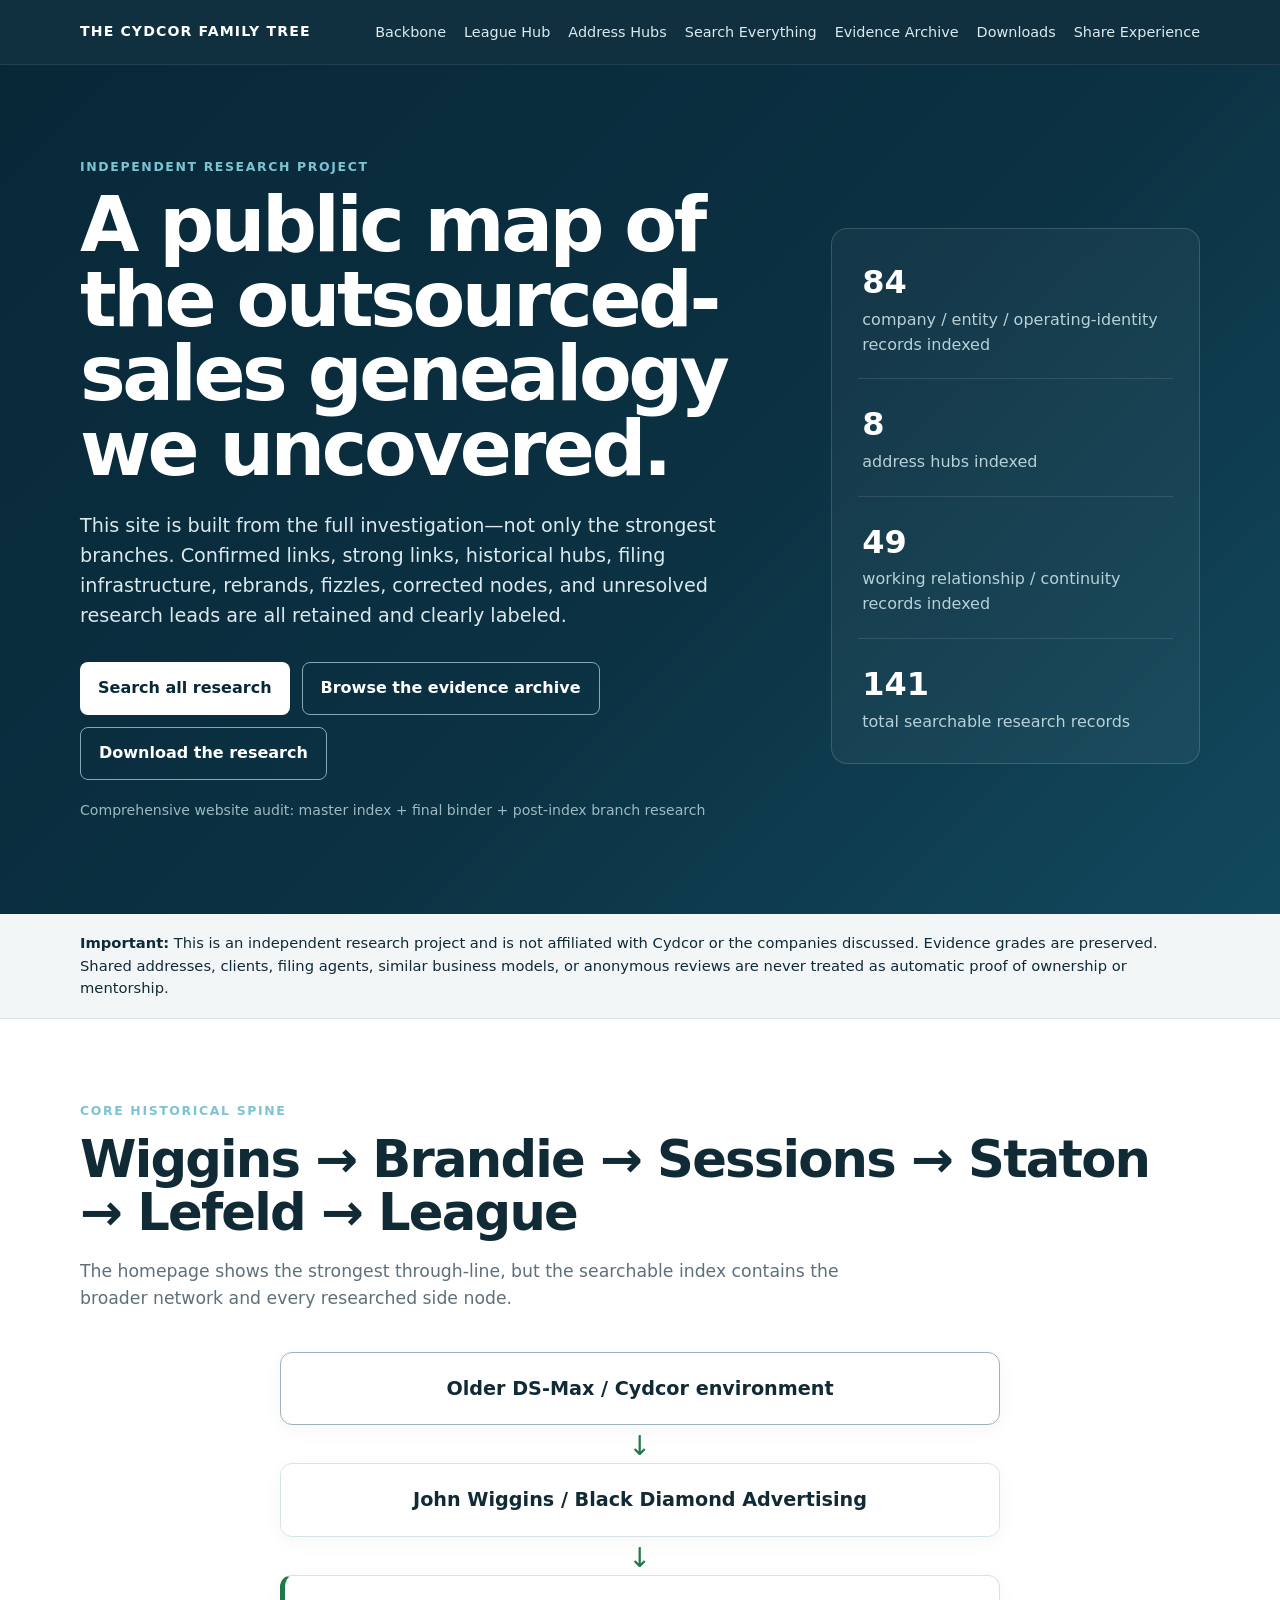
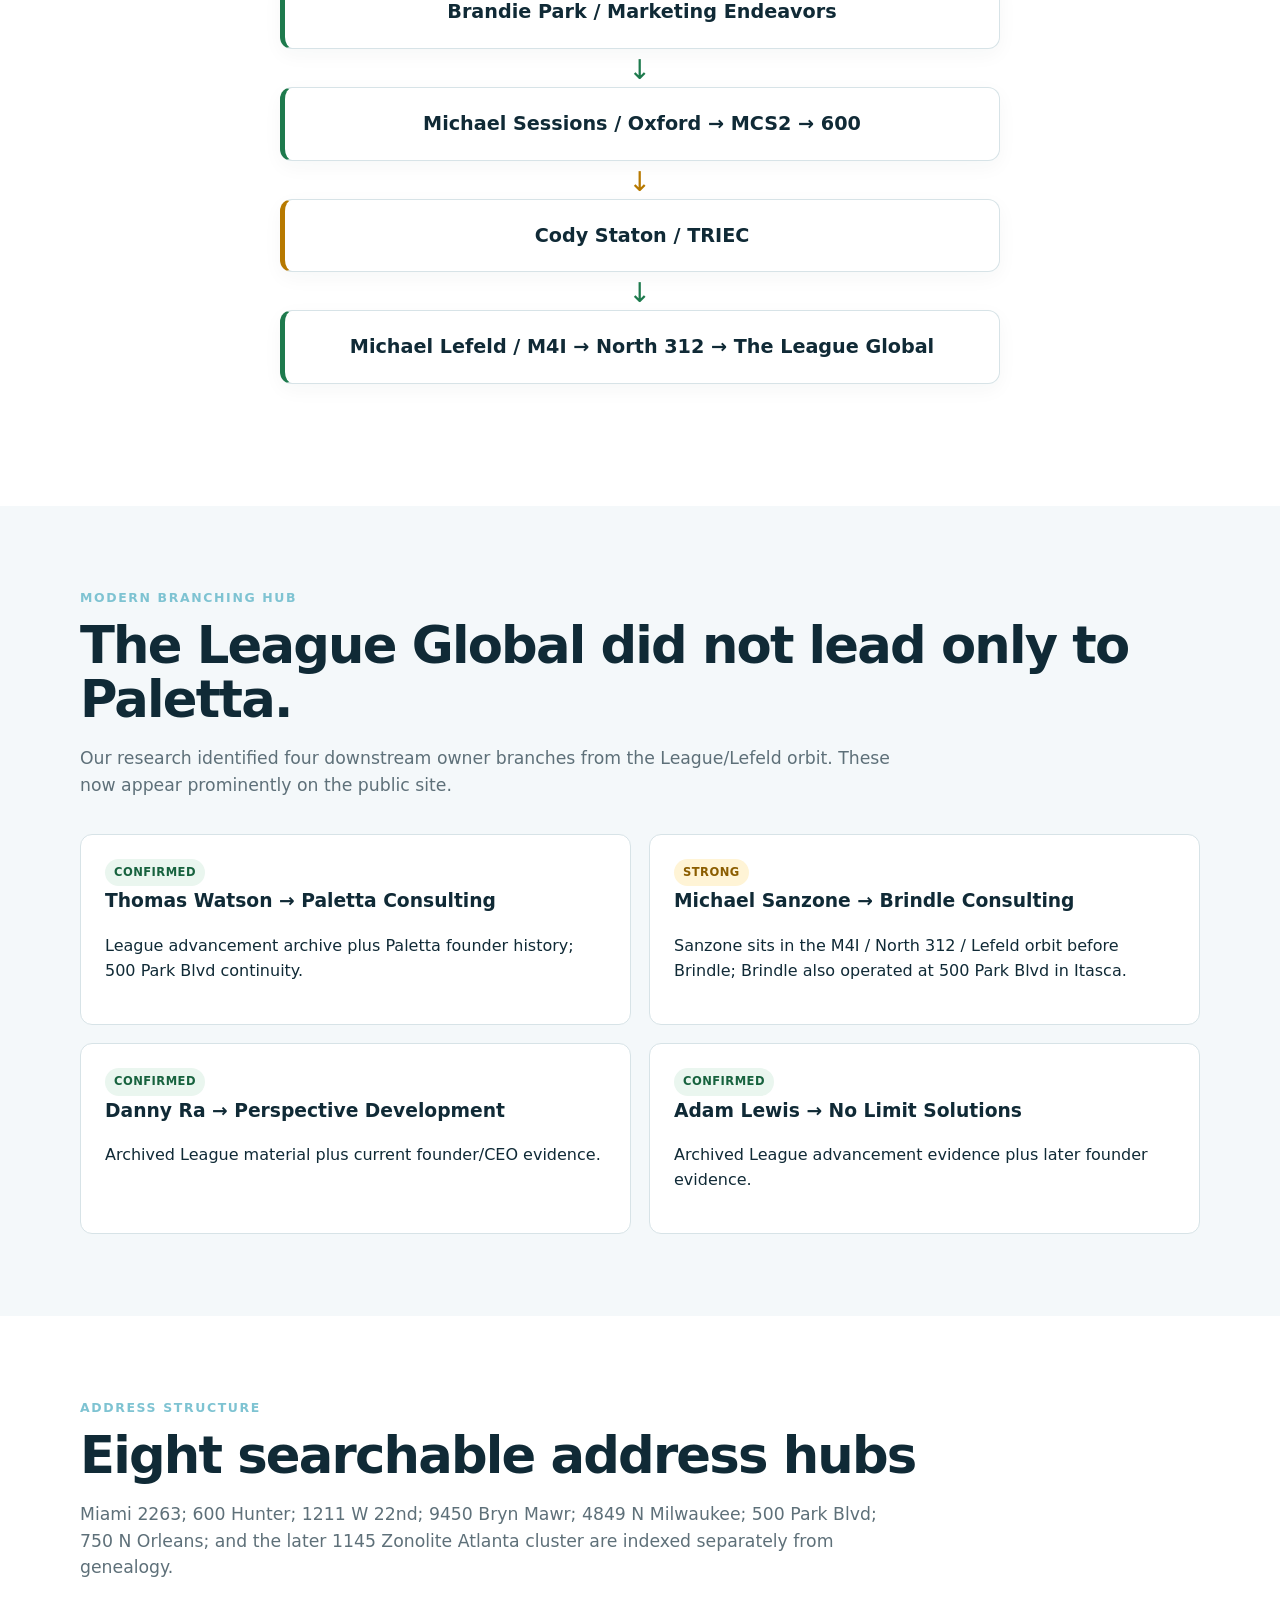
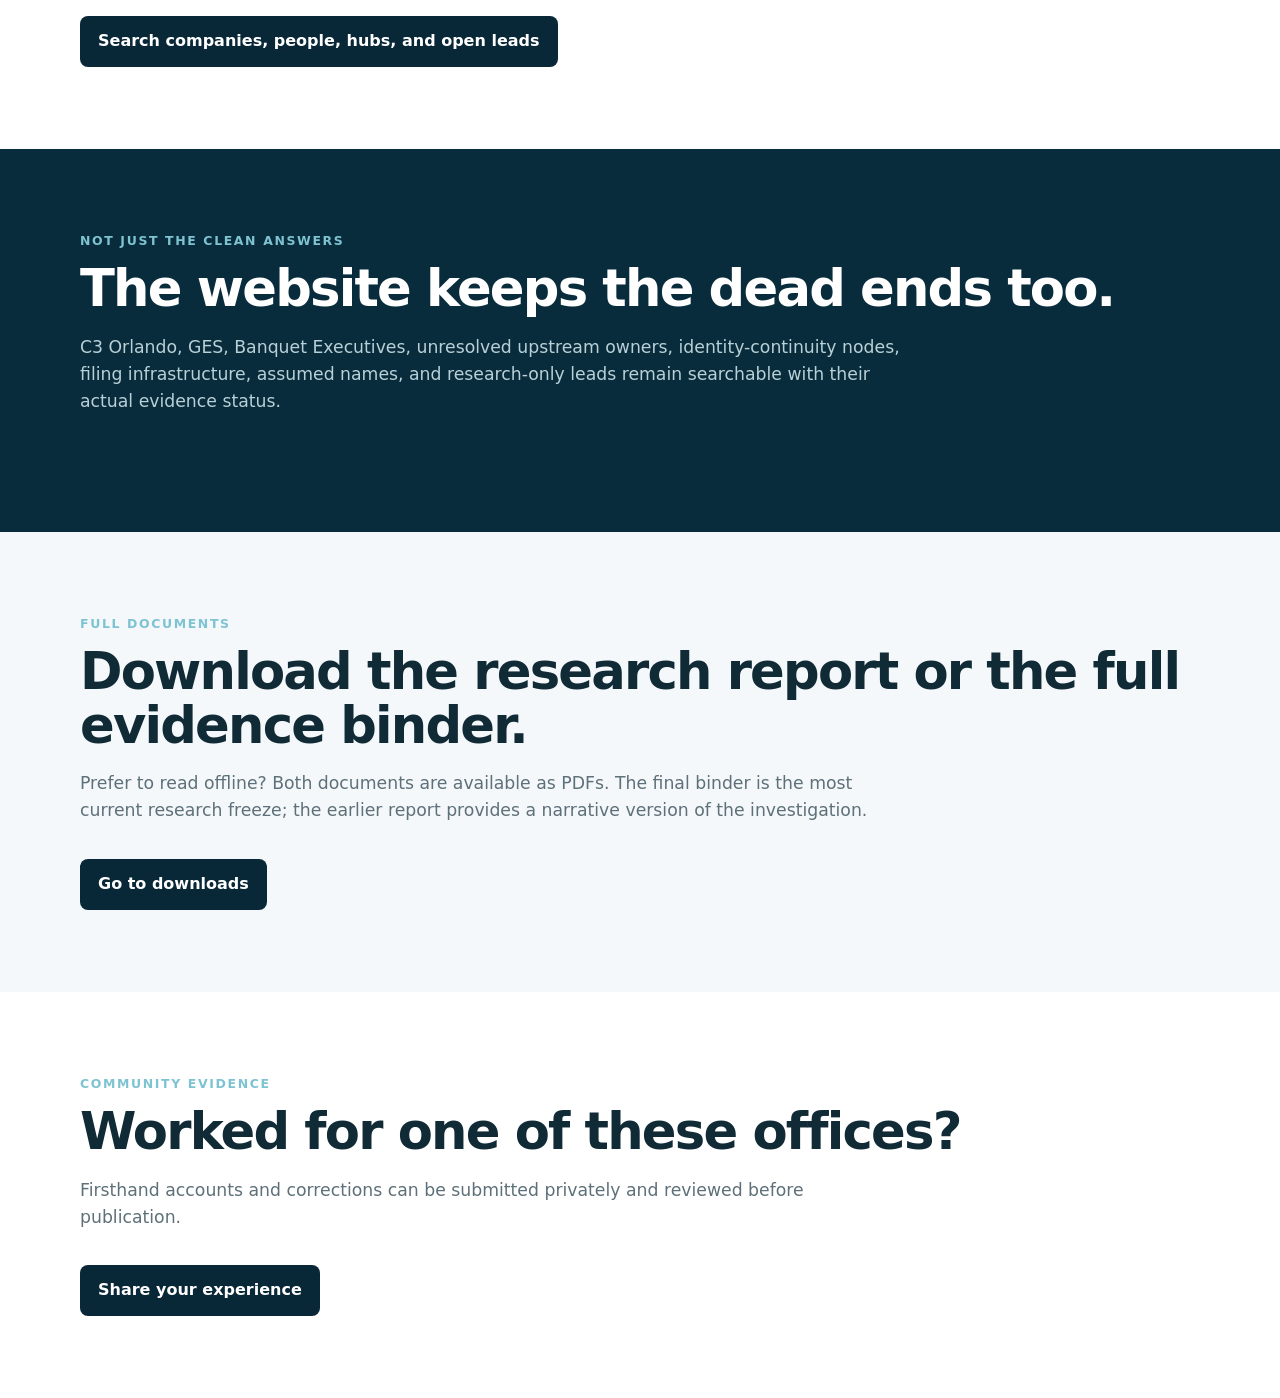
==== commit 4c24b5e2: "replace and add" ====
--- a/index.html
+++ b/index.html
@@ -1 +1 @@
-<!doctype html><html lang="en"><head><meta charset="utf-8"><meta name="viewport" content="width=device-width,initial-scale=1"><title>The Cydcor Family Tree — Independent Research Project</title><meta name="description" content="Independent evidence-graded research into the genealogy and operating structure of the Cydcor outsourced-sales ecosystem."><link rel="stylesheet" href="styles.css"></head><body><header class="site-header"><div class="wrap nav-wrap"><a class="brand" href="#top">THE CYDCOR FAMILY TREE</a><nav><a href="#backbone">Backbone</a><a href="#league">League Hub</a><a href="#hubs">Address Hubs</a><a href="research-index.html">Search Everything</a><a href="share.html">Share Experience</a></nav></div></header><main id="top"><section class="hero"><div class="wrap hero-grid"><div><p class="eyebrow">INDEPENDENT RESEARCH PROJECT</p><h1>A public map of the outsourced-sales genealogy we uncovered.</h1><p class="lede">This site is built from the full investigation—not only the strongest branches. Confirmed links, strong links, historical hubs, filing infrastructure, rebrands, fizzles, corrected nodes, and unresolved research leads are all retained and clearly labeled.</p><div class="actions"><a class="btn primary" href="research-index.html">Search all research</a><a class="btn secondary" href="Cydcor_Final_Investigation_Binder_2026-09-06.pdf">Read the 256-page binder</a></div><p class="micro">Comprehensive website audit: master index + final binder + post-index branch research</p></div><div class="hero-panel"><div class="stat"><strong>84</strong><span>company / entity / operating-identity records indexed</span></div><div class="stat"><strong>8</strong><span>address hubs indexed</span></div><div class="stat"><strong>49</strong><span>working relationship / continuity records indexed</span></div><div class="stat"><strong>141</strong><span>total searchable research records</span></div></div></div></section><section class="disclaimer"><div class="wrap"><strong>Important:</strong> This is an independent research project and is not affiliated with Cydcor or the companies discussed. Evidence grades are preserved. Shared addresses, clients, filing agents, similar business models, or anonymous reviews are never treated as automatic proof of ownership or mentorship.</div></section><section id="backbone" class="section"><div class="wrap"><p class="eyebrow">CORE HISTORICAL SPINE</p><h2>Wiggins → Brandie → Sessions → Staton → Lefeld → League</h2><p class="section-intro">The homepage shows the strongest through-line, but the searchable index contains the broader network and every researched side node.</p><div class="tree"><div class="node context"><strong>Older DS-Max / Cydcor environment</strong></div><div class="connector">↓</div><div class="node"><strong>John Wiggins / Black Diamond Advertising</strong></div><div class="connector">↓</div><div class="node confirmed"><strong>Brandie Park / Marketing Endeavors</strong></div><div class="connector">↓</div><div class="node confirmed"><strong>Michael Sessions / Oxford → MCS2 → 600</strong></div><div class="connector dashed">↓</div><div class="node strong"><strong>Cody Staton / TRIEC</strong></div><div class="connector">↓</div><div class="node confirmed"><strong>Michael Lefeld / M4I → North 312 → The League Global</strong></div></div></div></section><section id="league" class="section alt"><div class="wrap"><p class="eyebrow">MODERN BRANCHING HUB</p><h2>The League Global did not lead only to Paletta.</h2><p class="section-intro">Our research identified four downstream owner branches from the League/Lefeld orbit. These now appear prominently on the public site.</p><div class="cards two"><article class="card"><span class="badge confirmed">CONFIRMED</span><h3>Thomas Watson → Paletta Consulting</h3><p>League advancement archive plus Paletta founder history; 500 Park Blvd continuity.</p></article><article class="card"><span class="badge strong">STRONG</span><h3>Michael Sanzone → Brindle Consulting</h3><p>Sanzone sits in the M4I / North 312 / Lefeld orbit before Brindle; Brindle also operated at 500 Park Blvd in Itasca.</p></article><article class="card"><span class="badge confirmed">CONFIRMED</span><h3>Danny Ra → Perspective Development</h3><p>Archived League material plus current founder/CEO evidence.</p></article><article class="card"><span class="badge confirmed">CONFIRMED</span><h3>Adam Lewis → No Limit Solutions</h3><p>Archived League advancement evidence plus later founder evidence.</p></article></div></div></section><section id="hubs" class="section"><div class="wrap"><p class="eyebrow">ADDRESS STRUCTURE</p><h2>Eight searchable address hubs</h2><p class="section-intro">Miami 2263; 600 Hunter; 1211 W 22nd; 9450 Bryn Mawr; 4849 N Milwaukee; 500 Park Blvd; 750 N Orleans; and the later 1145 Zonolite Atlanta cluster are indexed separately from genealogy.</p><a class="btn primary" style="background:#082838;color:#fff" href="research-index.html">Search companies, people, hubs, and open leads</a></div></section><section class="section dark"><div class="wrap"><p class="eyebrow">NOT JUST THE CLEAN ANSWERS</p><h2>The website keeps the dead ends too.</h2><p class="section-intro">C3 Orlando, GES, Banquet Executives, unresolved upstream owners, identity-continuity nodes, filing infrastructure, assumed names, and research-only leads remain searchable with their actual evidence status.</p></div></section><section class="section community"><div class="wrap"><p class="eyebrow">COMMUNITY EVIDENCE</p><h2>Worked for one of these offices?</h2><p class="section-intro">Firsthand accounts and corrections can be submitted privately and reviewed before publication.</p><a class="btn primary" style="background:#082838;color:#fff" href="share.html">Share your experience</a></div></section></main></body></html>+<!doctype html><html lang="en"><head><meta charset="utf-8"><meta name="viewport" content="width=device-width,initial-scale=1"><title>The Cydcor Family Tree — Independent Research Project</title><meta name="description" content="Independent evidence-graded research into the genealogy and operating structure of the Cydcor outsourced-sales ecosystem."><link rel="stylesheet" href="styles.css"></head><body><header class="site-header"><div class="wrap nav-wrap"><a class="brand" href="#top">THE CYDCOR FAMILY TREE</a><nav><a href="#backbone">Backbone</a><a href="#league">League Hub</a><a href="#hubs">Address Hubs</a><a href="research-index.html">Search Everything</a><a href="evidence-archive.html">Evidence Archive</a><a href="downloads.html">Downloads</a><a href="share.html">Share Experience</a></nav></div></header><main id="top"><section class="hero"><div class="wrap hero-grid"><div><p class="eyebrow">INDEPENDENT RESEARCH PROJECT</p><h1>A public map of the outsourced-sales genealogy we uncovered.</h1><p class="lede">This site is built from the full investigation—not only the strongest branches. Confirmed links, strong links, historical hubs, filing infrastructure, rebrands, fizzles, corrected nodes, and unresolved research leads are all retained and clearly labeled.</p><div class="actions"><a class="btn primary" href="research-index.html">Search all research</a><a class="btn secondary" href="evidence-archive.html">Browse the evidence archive</a><a class="btn secondary" href="downloads.html">Download the research</a></div><p class="micro">Comprehensive website audit: master index + final binder + post-index branch research</p></div><div class="hero-panel"><div class="stat"><strong>84</strong><span>company / entity / operating-identity records indexed</span></div><div class="stat"><strong>8</strong><span>address hubs indexed</span></div><div class="stat"><strong>49</strong><span>working relationship / continuity records indexed</span></div><div class="stat"><strong>141</strong><span>total searchable research records</span></div></div></div></section><section class="disclaimer"><div class="wrap"><strong>Important:</strong> This is an independent research project and is not affiliated with Cydcor or the companies discussed. Evidence grades are preserved. Shared addresses, clients, filing agents, similar business models, or anonymous reviews are never treated as automatic proof of ownership or mentorship.</div></section><section id="backbone" class="section"><div class="wrap"><p class="eyebrow">CORE HISTORICAL SPINE</p><h2>Wiggins → Brandie → Sessions → Staton → Lefeld → League</h2><p class="section-intro">The homepage shows the strongest through-line, but the searchable index contains the broader network and every researched side node.</p><div class="tree"><div class="node context"><strong>Older DS-Max / Cydcor environment</strong></div><div class="connector">↓</div><div class="node"><strong>John Wiggins / Black Diamond Advertising</strong></div><div class="connector">↓</div><div class="node confirmed"><strong>Brandie Park / Marketing Endeavors</strong></div><div class="connector">↓</div><div class="node confirmed"><strong>Michael Sessions / Oxford → MCS2 → 600</strong></div><div class="connector dashed">↓</div><div class="node strong"><strong>Cody Staton / TRIEC</strong></div><div class="connector">↓</div><div class="node confirmed"><strong>Michael Lefeld / M4I → North 312 → The League Global</strong></div></div></div></section><section id="league" class="section alt"><div class="wrap"><p class="eyebrow">MODERN BRANCHING HUB</p><h2>The League Global did not lead only to Paletta.</h2><p class="section-intro">Our research identified four downstream owner branches from the League/Lefeld orbit. These now appear prominently on the public site.</p><div class="cards two"><article class="card"><span class="badge confirmed">CONFIRMED</span><h3>Thomas Watson → Paletta Consulting</h3><p>League advancement archive plus Paletta founder history; 500 Park Blvd continuity.</p></article><article class="card"><span class="badge strong">STRONG</span><h3>Michael Sanzone → Brindle Consulting</h3><p>Sanzone sits in the M4I / North 312 / Lefeld orbit before Brindle; Brindle also operated at 500 Park Blvd in Itasca.</p></article><article class="card"><span class="badge confirmed">CONFIRMED</span><h3>Danny Ra → Perspective Development</h3><p>Archived League material plus current founder/CEO evidence.</p></article><article class="card"><span class="badge confirmed">CONFIRMED</span><h3>Adam Lewis → No Limit Solutions</h3><p>Archived League advancement evidence plus later founder evidence.</p></article></div></div></section><section id="hubs" class="section"><div class="wrap"><p class="eyebrow">ADDRESS STRUCTURE</p><h2>Eight searchable address hubs</h2><p class="section-intro">Miami 2263; 600 Hunter; 1211 W 22nd; 9450 Bryn Mawr; 4849 N Milwaukee; 500 Park Blvd; 750 N Orleans; and the later 1145 Zonolite Atlanta cluster are indexed separately from genealogy.</p><a class="btn primary" style="background:#082838;color:#fff" href="research-index.html">Search companies, people, hubs, and open leads</a></div></section><section class="section dark"><div class="wrap"><p class="eyebrow">NOT JUST THE CLEAN ANSWERS</p><h2>The website keeps the dead ends too.</h2><p class="section-intro">C3 Orlando, GES, Banquet Executives, unresolved upstream owners, identity-continuity nodes, filing infrastructure, assumed names, and research-only leads remain searchable with their actual evidence status.</p></div></section><section class="section alt"><div class="wrap"><p class="eyebrow">FULL DOCUMENTS</p><h2>Download the research report or the full evidence binder.</h2><p class="section-intro">Prefer to read offline? Both documents are available as PDFs. The final binder is the most current research freeze; the earlier report provides a narrative version of the investigation.</p><a class="btn primary" style="background:#082838;color:#fff" href="downloads.html">Go to downloads</a></div></section><section class="section community"><div class="wrap"><p class="eyebrow">COMMUNITY EVIDENCE</p><h2>Worked for one of these offices?</h2><p class="section-intro">Firsthand accounts and corrections can be submitted privately and reviewed before publication.</p><a class="btn primary" style="background:#082838;color:#fff" href="share.html">Share your experience</a></div></section></main></body></html>
